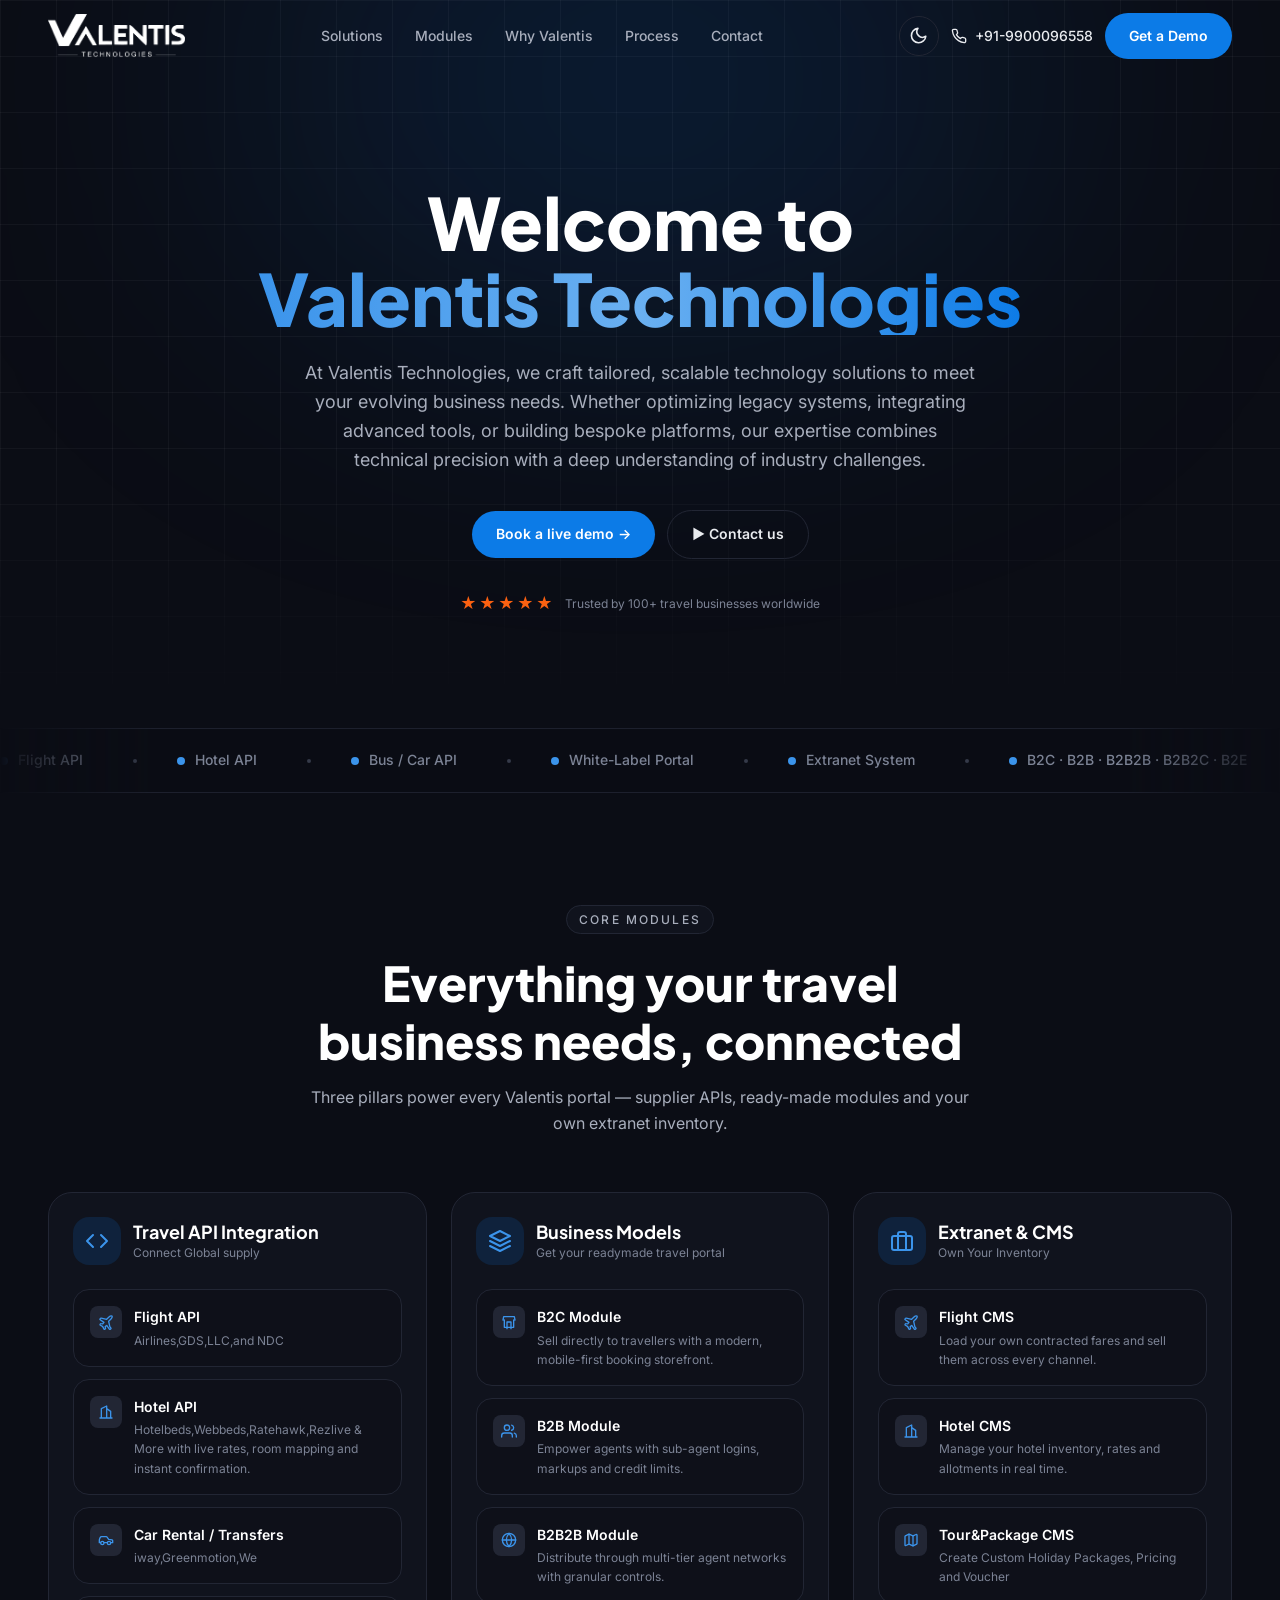
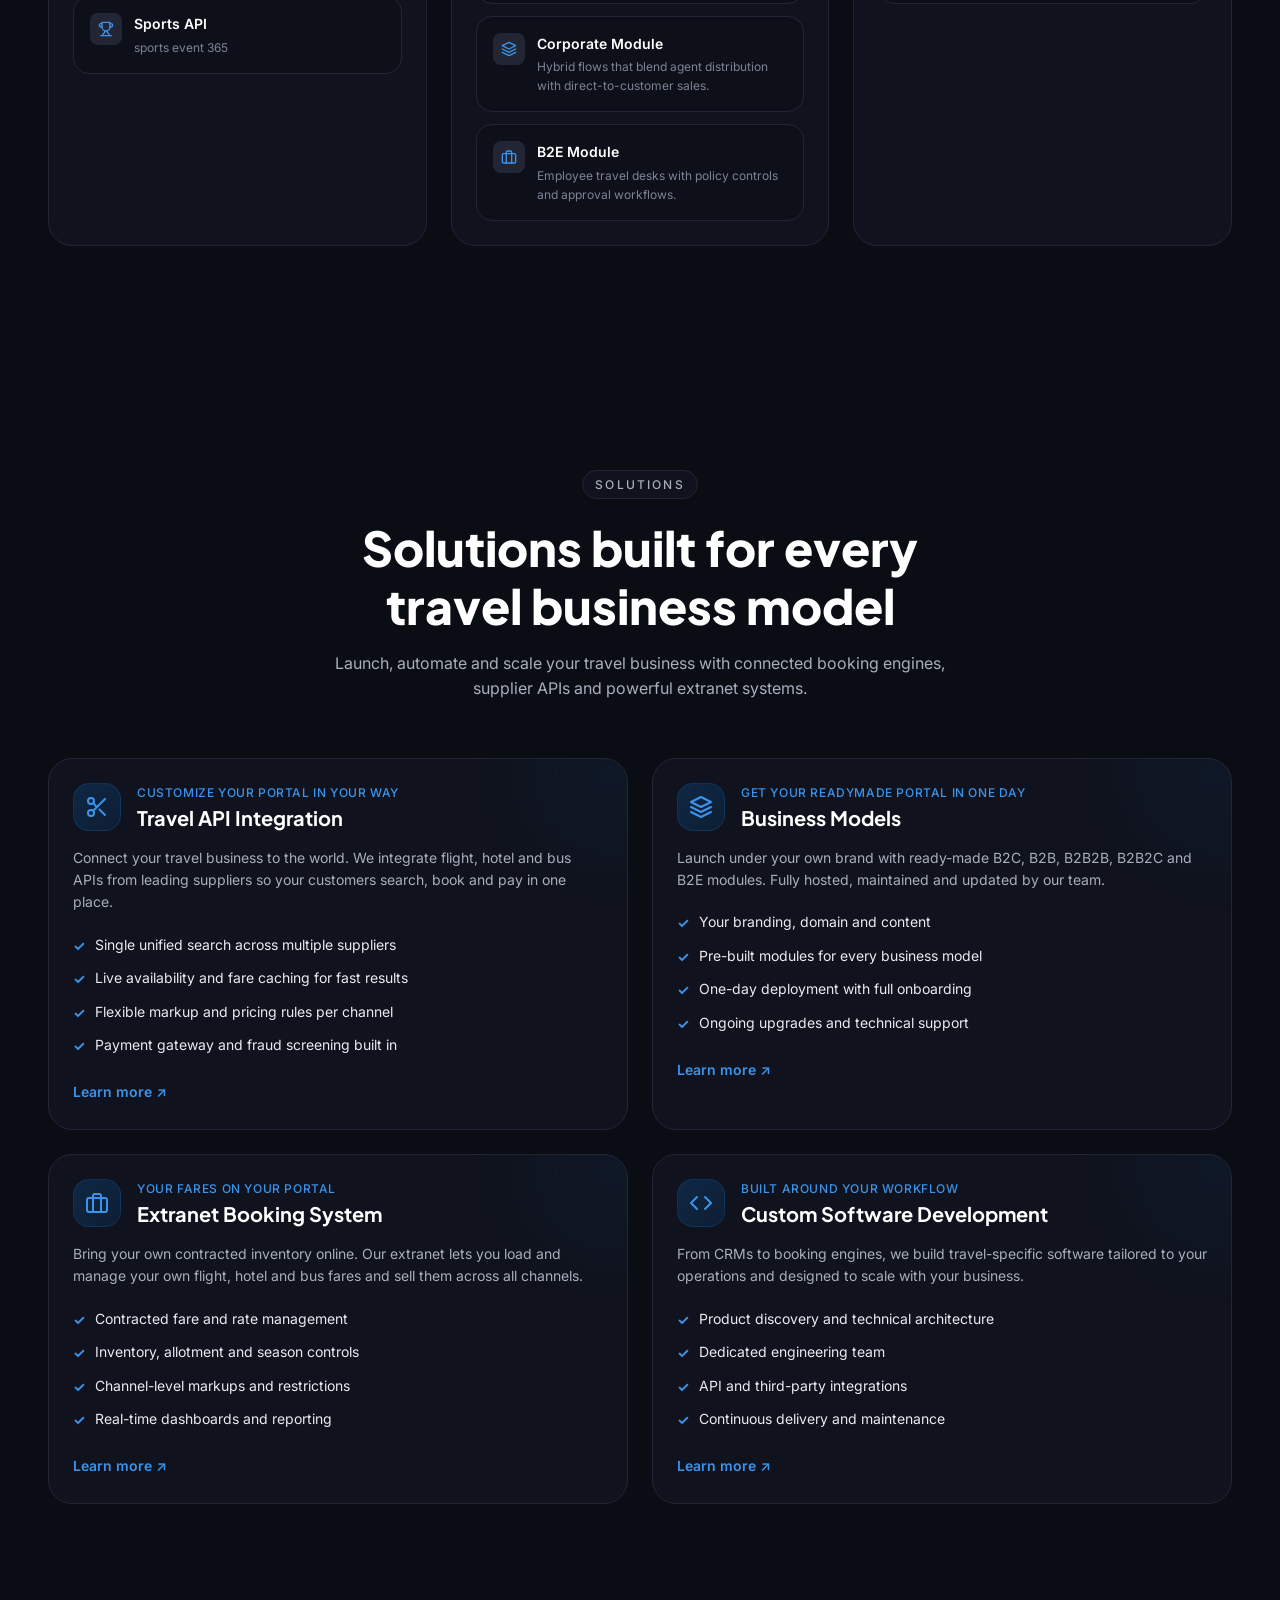
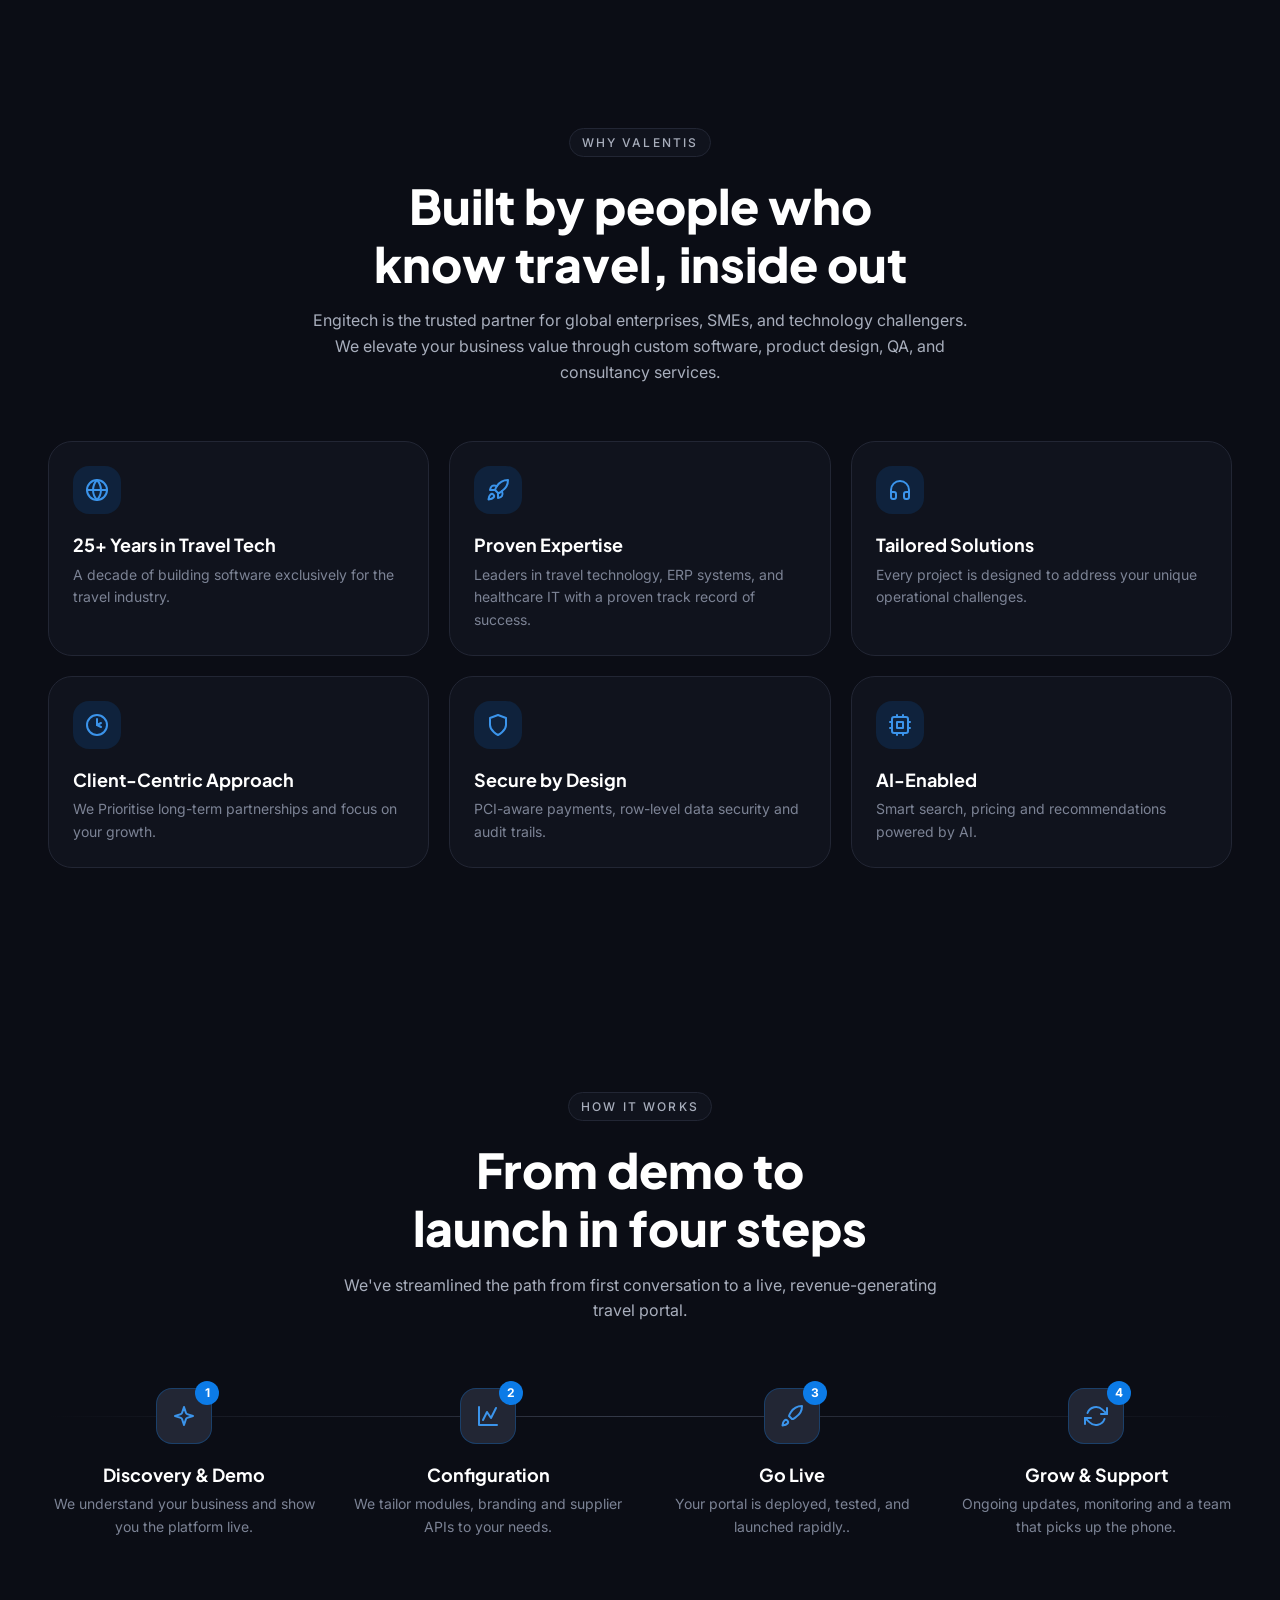
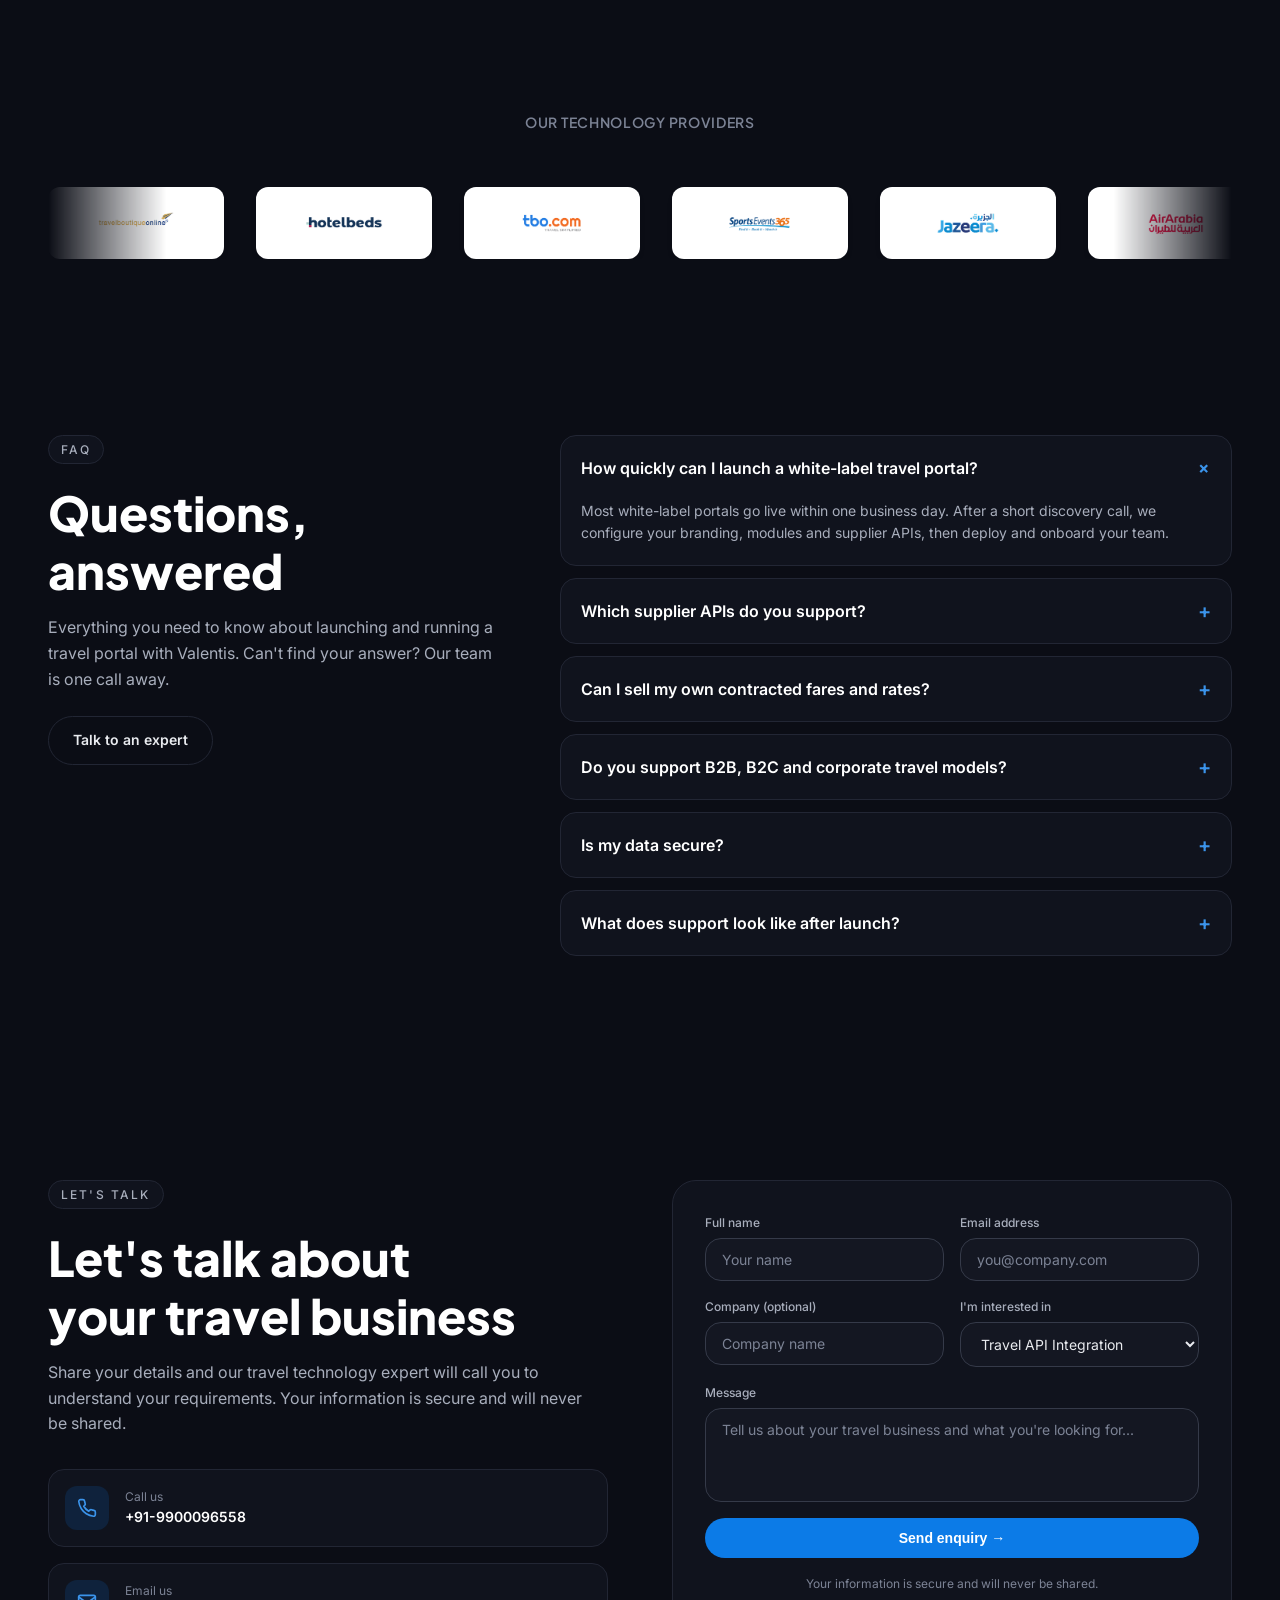
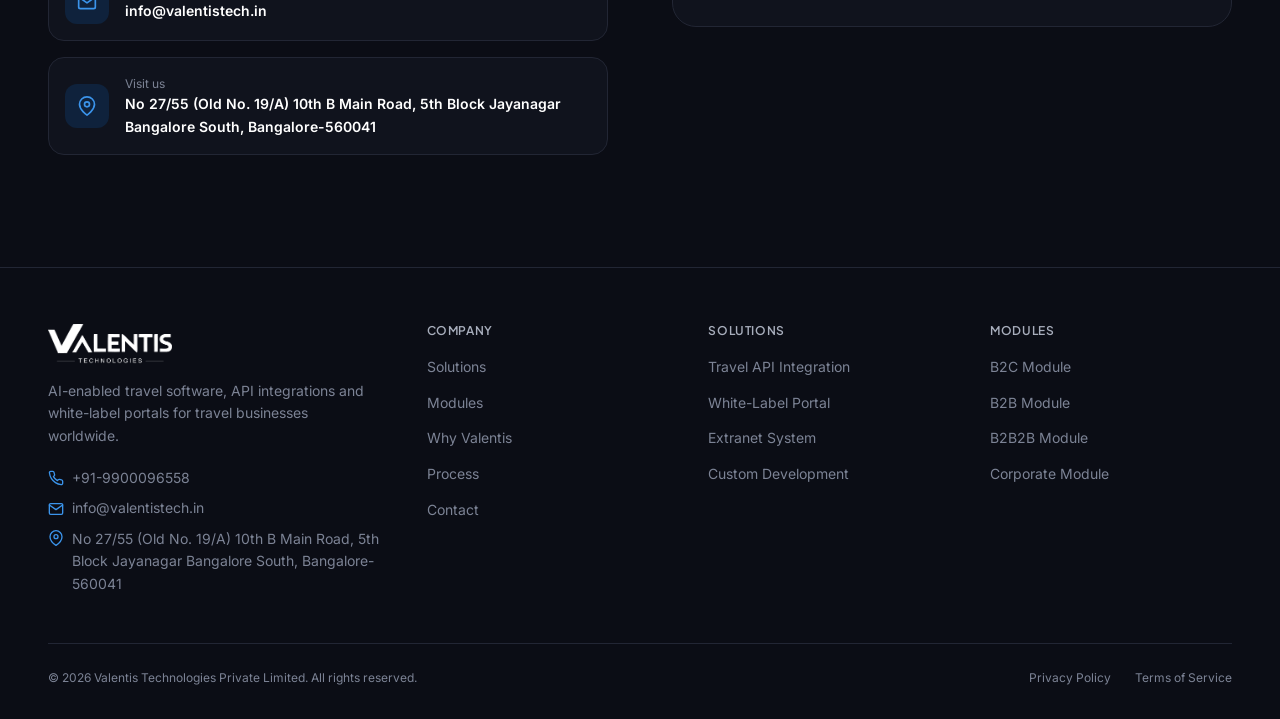
==== index.html @ 85907396 "valentis demo html first commit" ====
<!doctype html>
<html lang="en">
  <head>
    <meta charset="UTF-8" />
    <meta name="viewport" content="width=device-width, initial-scale=1.0" />
    <meta
      name="description"
      content="Valentis Technologies builds AI-enabled travel software, API integrations, and white-label travel portals for B2C, B2B, B2B2B, B2B2C and B2E travel businesses."
    />
    <title>Valentis Technologies — Travel Portal Development Company</title>
    <link rel="preconnect" href="https://fonts.googleapis.com" />
    <link rel="preconnect" href="https://fonts.gstatic.com" crossorigin />
    <link
      href="https://fonts.googleapis.com/css2?family=Inter:wght@400;500;600;700&family=Plus+Jakarta+Sans:wght@500;600;700;800&display=swap"
      rel="stylesheet"
    />
    <link rel="stylesheet" href="assets/style.css" />
  </head>
  <body>
    <!-- ===== Header ===== -->
    <header class="header" id="header">
      <div class="header-inner">
        <a href="#home" class="logo">
          <!-- Logo for dark mode -->
          <img src="Group 329.png" alt="Valentis Technologies" class="logo-dark" style="height: 2.75rem; width: auto" />
          <!-- Logo for light mode -->
          <img src="Group 316 2.png" alt="Valentis Technologies" class="logo-light" style="height: 2.75rem; width: auto" />
        </a>
        <nav class="nav-links">
          <a href="#solutions">Solutions</a>
          <a href="#modules">Modules</a>
          <a href="#why">Why Valentis</a>
          <a href="#process">Process</a>
          <a href="#contact">Contact</a>
        </nav>
        
        <div class="header-actions">
          <!-- Desktop Theme Toggle -->
          <button class="theme-toggle" aria-label="Toggle theme">
            <svg class="icon sun-icon" viewBox="0 0 24 24"><circle cx="12" cy="12" r="5"></circle><line x1="12" y1="1" x2="12" y2="3"></line><line x1="12" y1="21" x2="12" y2="23"></line><line x1="4.22" y1="4.22" x2="5.64" y2="5.64"></line><line x1="18.36" y1="18.36" x2="19.78" y2="19.78"></line><line x1="1" y1="12" x2="3" y2="12"></line><line x1="21" y1="12" x2="23" y2="12"></line><line x1="4.22" y1="19.78" x2="5.64" y2="18.36"></line><line x1="18.36" y1="5.64" x2="19.78" y2="4.22"></line></svg>
            <svg class="icon moon-icon" viewBox="0 0 24 24"><path d="M21 12.79A9 9 0 1 1 11.21 3 7 7 0 0 0 21 12.79z"></path></svg>
          </button>
          
          <a href="tel:+919900096558" class="phone-link">
            <svg class="icon" viewBox="0 0 24 24" style="width: 1rem; height: 1rem">
              <path d="M22 16.92v3a2 2 0 0 1-2.18 2 19.79 19.79 0 0 1-8.63-3.07 19.5 19.5 0 0 1-6-6 19.79 19.79 0 0 1-3.07-8.67A2 2 0 0 1 4.11 2h3a2 2 0 0 1 2 1.72c.127.96.361 1.903.7 2.81a2 2 0 0 1-.45 2.11L8.09 9.91a16 16 0 0 0 6 6l1.27-1.27a2 2 0 0 1 2.11-.45c.907.339 1.85.573 2.81.7A2 2 0 0 1 22 16.92z"/>
            </svg>
            +91-9900096558
          </a>
          <a href="#contact" class="btn btn-primary">Get a Demo</a>
        </div>
        
        <div class="mobile-actions">
           <!-- Mobile Theme Toggle -->
           <button class="theme-toggle" aria-label="Toggle theme">
             <svg class="icon sun-icon" viewBox="0 0 24 24"><circle cx="12" cy="12" r="5"></circle><line x1="12" y1="1" x2="12" y2="3"></line><line x1="12" y1="21" x2="12" y2="23"></line><line x1="4.22" y1="4.22" x2="5.64" y2="5.64"></line><line x1="18.36" y1="18.36" x2="19.78" y2="19.78"></line><line x1="1" y1="12" x2="3" y2="12"></line><line x1="21" y1="12" x2="23" y2="12"></line><line x1="4.22" y1="19.78" x2="5.64" y2="18.36"></line><line x1="18.36" y1="5.64" x2="19.78" y2="4.22"></line></svg>
             <svg class="icon moon-icon" viewBox="0 0 24 24"><path d="M21 12.79A9 9 0 1 1 11.21 3 7 7 0 0 0 21 12.79z"></path></svg>
           </button>
           
           <button class="menu-btn" id="menuBtn" aria-label="Toggle menu">
            <svg class="icon" viewBox="0 0 24 24" id="menuIcon">
              <line x1="3" y1="6" x2="21" y2="6" />
              <line x1="3" y1="12" x2="21" y2="12" />
              <line x1="3" y1="18" x2="21" y2="18" />
            </svg>
          </button>
        </div>
      </div>
      <div class="mobile-nav" id="mobileNav">
        <a href="#solutions">Solutions</a>
        <a href="#modules">Modules</a>
        <a href="#why">Why Valentis</a>
        <a href="#process">Process</a>
        <a href="#contact">Contact</a>
        <a href="#contact" class="btn btn-primary">Get a Demo</a>
      </div>
    </header>

    <!-- ===== Hero ===== -->
    <section class="hero" id="home">
      <div class="hero-bg"></div>
      <div class="hero-glow"></div>
      <div class="container">
        <div class="mx-auto" style="max-width: 48rem; text-align: center">
          <!-- <div class="hero-badge">
            <svg class="icon" viewBox="0 0 24 24" style="width: 0.875rem; height: 0.875rem">
              <path d="M12 3l1.9 5.8a2 2 0 0 0 1.3 1.3L21 12l-5.8 1.9a2 2 0 0 0-1.3 1.3L12 21l-1.9-5.8a2 2 0 0 0-1.3-1.3L3 12l5.8-1.9a2 2 0 0 0 1.3-1.3z" />
            </svg>
            AI-enabled travel software — one-month free trial
          </div> -->
          <h1 class="text-balance">
            Welcome to <span class="gradient">Valentis Technologies</span>
          </h1>
          <p class="text-pretty">
            At Valentis Technologies, we craft tailored, scalable technology solutions to meet your evolving business needs. Whether optimizing legacy systems, integrating advanced tools, or building bespoke platforms, our expertise combines technical precision with a deep understanding of industry challenges.
          </p>
          <div class="hero-actions">
            <a href="#contact" class="btn btn-primary">Book a live demo →</a>
            <a href="#solutions" class="btn btn-ghost">▶ Contact us</a>
          </div>
          <div class="hero-trust">
            <div class="stars">
              <span>★</span><span>★</span><span>★</span><span>★</span><span>★</span>
            </div>
            <span>Trusted by 100+ travel businesses worldwide</span>
          </div>
        </div>
      </div>
    </section>

    <!-- ===== Marquee ===== -->
    <div class="marquee">
      <div class="marquee-track">
        <div class="marquee-item"><span class="dot"></span> Flight API</div>
        <div class="marquee-item"><span class="dot"></span> Hotel API</div>
        <div class="marquee-item"><span class="dot"></span> Bus / Car API</div>
        <div class="marquee-item"><span class="dot"></span> White-Label Portal</div>
        <div class="marquee-item"><span class="dot"></span> Extranet System</div>
        <div class="marquee-item"><span class="dot"></span> B2C · B2B · B2B2B · B2B2C · B2E</div>
        <div class="marquee-item"><span class="dot"></span> Secure by Design</div>
        <div class="marquee-item"><span class="dot"></span> AI-Enabled</div>
        <div class="marquee-item"><span class="dot"></span> Flight API</div>
        <div class="marquee-item"><span class="dot"></span> Hotel API</div>
        <div class="marquee-item"><span class="dot"></span> Bus / Car API</div>
        <div class="marquee-item"><span class="dot"></span> White-Label Portal</div>
        <div class="marquee-item"><span class="dot"></span> Extranet System</div>
        <div class="marquee-item"><span class="dot"></span> B2C · B2B · B2B2B · B2B2C · B2E</div>
        <div class="marquee-item"><span class="dot"></span> Secure by Design</div>
        <div class="marquee-item"><span class="dot"></span> AI-Enabled</div>
      </div>
    </div>

    <!-- ===== Modules ===== -->
    <section class="section" id="modules">
      <div class="container">
        <div class="mx-auto text-center" style="max-width: 42rem">
          <span class="eyebrow">Core modules</span>
          <h2 class="section-title text-balance">Everything your travel business needs, connected</h2>
          <p class="section-sub mx-auto text-pretty">
            Three pillars power every Valentis portal — supplier APIs, ready-made modules and your own extranet inventory.
          </p>
        </div>
        <div class="modules-grid">
          <!-- Module 1 -->
          <div class="card module-card">
            <div class="module-head">
              <span class="card-icon">
                <svg class="icon" viewBox="0 0 24 24">
                  <polyline points="16 18 22 12 16 6" />
                  <polyline points="8 6 2 12 8 18" />
                </svg>
              </span>
              <div>
                <h3>Travel API Integration</h3>
                <p>Connect Global supply</p>
              </div>
            </div>
            <ul class="module-list">
              <li class="module-item">
                <span class="module-item-icon">
                  <svg class="icon" viewBox="0 0 24 24"><path d="M17.8 19.2 16 11l3.5-3.5C21 6 21.5 4 21 3c-1-.5-3 0-4.5 1.5L13 8 4.8 6.2c-.5-.1-1 .1-1.3.5l-.4.5c-.4.5-.3 1.2.2 1.5l5.6 3.9-1.8 2.3-2.5-.4c-.4-.1-.8.1-1 .4l-.4.6c-.3.5-.1 1.1.4 1.4l3 1.6c.3.2.5.5.6.9l1.6 3c.3.5.9.7 1.4.4l.6-.4c.3-.2.5-.6.4-1l-.4-2.5 2.3-1.8 3.9 5.6c.3.5 1 .6 1.5.2l.5-.4c.4-.3.6-.8.5-1.3z" /></svg>
                </span>
                <div>
                  <div class="module-item-title">Flight API</div>
                  <div class="module-item-desc">Airlines,GDS,LLC,and NDC</div>
                </div>
              </li>
              <li class="module-item">
                <span class="module-item-icon">
                  <svg class="icon" viewBox="0 0 24 24"><path d="M3 21h18M5 21V7l8-4v18M19 21V11l-6-4" /></svg>
                </span>
                <div>
                  <div class="module-item-title">Hotel API</div>
                  <div class="module-item-desc">Hotelbeds,Webbeds,Ratehawk,Rezlive & More with live rates, room mapping and instant confirmation.</div>
                </div>
              </li>
              <li class="module-item">
                <span class="module-item-icon">
                  <svg class="icon" viewBox="0 0 24 24"><path d="M14 16H9m10 0h3v-3.15a1 1 0 0 0-.84-.99L16 11l-2.7-3.6a1 1 0 0 0-.8-.4H5.24a2 2 0 0 0-1.8 1.1l-.8 1.63A6 6 0 0 0 2 12.42V16h2" /><circle cx="6.5" cy="16.5" r="2.5" /><circle cx="16.5" cy="16.5" r="2.5" /></svg>
                </span>
                <div>
                  <div class="module-item-title">Car Rental / Transfers</div>
                  <div class="module-item-desc">iway,Greenmotion,We</div>
                </div>
              </li>
              <li class="module-item">
                <span class="module-item-icon">
                  <svg class="icon" viewBox="0 0 24 24"><path d="M6 9H4.5a2.5 2.5 0 0 1 0-5H6" /><path d="M18 9h1.5a2.5 2.5 0 0 0 0-5H18" /><path d="M4 22h16" /><path d="M10 14.66V17c0 .55-.47.98-.97 1.21C7.85 18.75 7 20.24 7 22" /><path d="M14 14.66V17c0 .55.47.98.97 1.21C16.15 18.75 17 20.24 17 22" /><path d="M18 2H6v7a6 6 0 0 0 12 0V2Z" /></svg>
                </span>
                <div>
                  <div class="module-item-title">Sports API</div>
                  <div class="module-item-desc">sports event 365</div>
                </div>
              </li>
            </ul>
          </div>
          <!-- Module 2 -->
          <div class="card module-card">
            <div class="module-head">
              <span class="card-icon">
                <svg class="icon" viewBox="0 0 24 24">
                  <polygon points="12 2 2 7 12 12 22 7 12 2" />
                  <polyline points="2 17 12 22 22 17" />
                  <polyline points="2 12 12 17 22 12" />
                </svg>
              </span>
              <div>
                <h3>Business Models</h3>
                <p>Get your readymade travel portal</p>
              </div>
            </div>
            <ul class="module-list">
              <li class="module-item">
                <span class="module-item-icon">
                  <svg class="icon" viewBox="0 0 24 24"><path d="M3 9l1-5h16l1 5M5 9v11h14V9M9 22V12h6v10" /></svg>
                </span>
                <div>
                  <div class="module-item-title">B2C Module</div>
                  <div class="module-item-desc">Sell directly to travellers with a modern, mobile-first booking storefront.</div>
                </div>
              </li>
              <li class="module-item">
                <span class="module-item-icon">
                  <svg class="icon" viewBox="0 0 24 24">
                    <path d="M17 21v-2a4 4 0 0 0-4-4H5a4 4 0 0 0-4 4v2" />
                    <circle cx="9" cy="7" r="4" />
                    <path d="M23 21v-2a4 4 0 0 0-3-3.87M16 3.13a4 4 0 0 1 0 7.75" />
                  </svg>
                </span>
                <div>
                  <div class="module-item-title">B2B Module</div>
                  <div class="module-item-desc">Empower agents with sub-agent logins, markups and credit limits.</div>
                </div>
              </li>
              <li class="module-item">
                <span class="module-item-icon">
                  <svg class="icon" viewBox="0 0 24 24">
                    <circle cx="12" cy="12" r="10" />
                    <line x1="2" y1="12" x2="22" y2="12" />
                    <path d="M12 2a15.3 15.3 0 0 1 4 10 15.3 15.3 0 0 1-4 10 15.3 15.3 0 0 1-4-10 15.3 15.3 0 0 1 4-10z" />
                  </svg>
                </span>
                <div>
                  <div class="module-item-title">B2B2B Module</div>
                  <div class="module-item-desc">Distribute through multi-tier agent networks with granular controls.</div>
                </div>
              </li>
              <li class="module-item">
                <span class="module-item-icon">
                  <svg class="icon" viewBox="0 0 24 24">
                    <polygon points="12 2 2 7 12 12 22 7 12 2" />
                    <polyline points="2 17 12 22 22 17" />
                    <polyline points="2 12 12 17 22 12" />
                  </svg>
                </span>
                <div>
                  <div class="module-item-title">Corporate Module</div>
                  <div class="module-item-desc">Hybrid flows that blend agent distribution with direct-to-customer sales.</div>
                </div>
              </li>
              <li class="module-item">
                <span class="module-item-icon">
                  <svg class="icon" viewBox="0 0 24 24">
                    <rect x="2" y="7" width="20" height="14" rx="2" />
                    <path d="M16 21V5a2 2 0 0 0-2-2h-4a2 2 0 0 0-2 2v16" />
                  </svg>
                </span>
                <div>
                  <div class="module-item-title">B2E Module</div>
                  <div class="module-item-desc">Employee travel desks with policy controls and approval workflows.</div>
                </div>
              </li>
            </ul>
          </div>
          <!-- Module 3 -->
          <div class="card module-card">
            <div class="module-head">
              <span class="card-icon">
                <svg class="icon" viewBox="0 0 24 24">
                  <rect x="2" y="7" width="20" height="14" rx="2" />
                  <path d="M16 21V5a2 2 0 0 0-2-2h-4a2 2 0 0 0-2 2v16" />
                </svg>
              </span>
              <div>
                <h3>Extranet & CMS</h3>
                <p>Own Your Inventory</p>
              </div>
            </div>
            <ul class="module-list">
              <li class="module-item">
                <span class="module-item-icon">
                  <svg class="icon" viewBox="0 0 24 24"><path d="M17.8 19.2 16 11l3.5-3.5C21 6 21.5 4 21 3c-1-.5-3 0-4.5 1.5L13 8 4.8 6.2c-.5-.1-1 .1-1.3.5l-.4.5c-.4.5-.3 1.2.2 1.5l5.6 3.9-1.8 2.3-2.5-.4c-.4-.1-.8.1-1 .4l-.4.6c-.3.5-.1 1.1.4 1.4l3 1.6c.3.2.5.5.6.9l1.6 3c.3.5.9.7 1.4.4l.6-.4c.3-.2.5-.6.4-1l-.4-2.5 2.3-1.8 3.9 5.6c.3.5 1 .6 1.5.2l.5-.4c.4-.3.6-.8.5-1.3z" /></svg>
                </span>
                <div>
                  <div class="module-item-title">Flight CMS</div>
                  <div class="module-item-desc">Load your own contracted fares and sell them across every channel.</div>
                </div>
              </li>
              <li class="module-item">
                <span class="module-item-icon">
                  <svg class="icon" viewBox="0 0 24 24"><path d="M3 21h18M5 21V7l8-4v18M19 21V11l-6-4" /></svg>
                </span>
                <div>
                  <div class="module-item-title">Hotel CMS</div>
                  <div class="module-item-desc">Manage your hotel inventory, rates and allotments in real time.</div>
                </div>
              </li>
              <li class="module-item">
                <span class="module-item-icon">
                  <svg class="icon" viewBox="0 0 24 24"><path d="M14.106 5.553a2 2 0 0 0 1.788 0l3.659-1.83A1 1 0 0 1 21 4.619v12.764a1 1 0 0 1-.553.894l-4.553 2.277a2 2 0 0 1-1.788 0l-4.212-2.106a2 2 0 0 0-1.788 0l-3.659 1.83A1 1 0 0 1 3 19.381V6.618a1 1 0 0 1 .553-.894l4.553-2.277a2 2 0 0 1 1.788 0z" /><path d="M15 5.764v15" /><path d="M9 3.236v15" /></svg>
                </span>
                <div>
                  <div class="module-item-title">Tour&Package CMS</div>
                  <div class="module-item-desc">Create Custom Holiday Packages, Pricing and Voucher</div>
                </div>
              </li>
            </ul>
          </div>
        </div>
      </div>
    </section>

    <!-- ===== Solutions ===== -->
    <section class="section" id="solutions" style="background: var(--bg-surface-alt)">
      <div class="container">
        <div class="mx-auto text-center" style="max-width: 42rem">
          <span class="eyebrow">Solutions</span>
          <h2 class="section-title text-balance">Solutions built for every travel business model</h2>
          <p class="section-sub mx-auto text-pretty">
            Launch, automate and scale your travel business with connected booking engines, supplier APIs and powerful extranet systems.
          </p>
        </div>
        <div class="solutions-grid">
          <article class="card solution-card">
            <div class="solution-glow"></div>
            <div class="solution-head">
              <span class="card-icon">
                <svg class="icon" viewBox="0 0 24 24">
                  <circle cx="6" cy="6" r="3" />
                  <circle cx="6" cy="18" r="3" />
                  <line x1="20" y1="4" x2="8.12" y2="15.88" />
                  <line x1="14.47" y1="14.48" x2="20" y2="20" />
                  <line x1="8.12" y1="8.12" x2="12" y2="12" />
                </svg>
              </span>
              <div>
                <div class="solution-tag">Customize your portal in your way</div>
                <h3>Travel API Integration</h3>
              </div>
            </div>
            <p>Connect your travel business to the world. We integrate flight, hotel and bus APIs from leading suppliers so your customers search, book and pay in one place.</p>
            <ul class="solution-points">
              <li>Single unified search across multiple suppliers</li>
              <li>Live availability and fare caching for fast results</li>
              <li>Flexible markup and pricing rules per channel</li>
              <li>Payment gateway and fraud screening built in</li>
            </ul>
            <a href="#contact" class="solution-link">Learn more ↗</a>
          </article>
          <article class="card solution-card">
            <div class="solution-glow"></div>
            <div class="solution-head">
              <span class="card-icon">
                <svg class="icon" viewBox="0 0 24 24">
                  <polygon points="12 2 2 7 12 12 22 7 12 2" />
                  <polyline points="2 17 12 22 22 17" />
                  <polyline points="2 12 12 17 22 12" />
                </svg>
              </span>
              <div>
                <div class="solution-tag">Get your readymade portal in one day</div>
                <h3>Business Models</h3>
              </div>
            </div>
            <p>Launch under your own brand with ready-made B2C, B2B, B2B2B, B2B2C and B2E modules. Fully hosted, maintained and updated by our team.</p>
            <ul class="solution-points">
              <li>Your branding, domain and content</li>
              <li>Pre-built modules for every business model</li>
              <li>One-day deployment with full onboarding</li>
              <li>Ongoing upgrades and technical support</li>
            </ul>
            <a href="#contact" class="solution-link">Learn more ↗</a>
          </article>
          <article class="card solution-card">
            <div class="solution-glow"></div>
            <div class="solution-head">
              <span class="card-icon">
                <svg class="icon" viewBox="0 0 24 24">
                  <rect x="2" y="7" width="20" height="14" rx="2" />
                  <path d="M16 21V5a2 2 0 0 0-2-2h-4a2 2 0 0 0-2 2v16" />
                </svg>
              </span>
              <div>
                <div class="solution-tag">Your fares on your portal</div>
                <h3>Extranet Booking System</h3>
              </div>
            </div>
            <p>Bring your own contracted inventory online. Our extranet lets you load and manage your own flight, hotel and bus fares and sell them across all channels.</p>
            <ul class="solution-points">
              <li>Contracted fare and rate management</li>
              <li>Inventory, allotment and season controls</li>
              <li>Channel-level markups and restrictions</li>
              <li>Real-time dashboards and reporting</li>
            </ul>
            <a href="#contact" class="solution-link">Learn more ↗</a>
          </article>
          <article class="card solution-card">
            <div class="solution-glow"></div>
            <div class="solution-head">
              <span class="card-icon">
                <svg class="icon" viewBox="0 0 24 24">
                  <polyline points="16 18 22 12 16 6" />
                  <polyline points="8 6 2 12 8 18" />
                </svg>
              </span>
              <div>
                <div class="solution-tag">Built around your workflow</div>
                <h3>Custom Software Development</h3>
              </div>
            </div>
            <p>From CRMs to booking engines, we build travel-specific software tailored to your operations and designed to scale with your business.</p>
            <ul class="solution-points">
              <li>Product discovery and technical architecture</li>
              <li>Dedicated engineering team</li>
              <li>API and third-party integrations</li>
              <li>Continuous delivery and maintenance</li>
            </ul>
            <a href="#contact" class="solution-link">Learn more ↗</a>
          </article>
        </div>
      </div>
    </section>

    <!-- ===== Why Choose Us ===== -->
    <section class="section" id="why">
      <div class="container">
        <div class="mx-auto text-center" style="max-width: 42rem">
          <span class="eyebrow">Why Valentis</span>
          <h2 class="section-title text-balance">Built by people who know travel, inside out</h2>
          <p class="section-sub mx-auto text-pretty">
            Engitech is the trusted partner for global enterprises, SMEs, and technology challengers. We elevate your business value through custom software, product design, QA, and consultancy services.
          </p>
        </div>
        <div class="why-grid">
          <div class="card why-card">
            <span class="card-icon">
              <svg class="icon" viewBox="0 0 24 24">
                <circle cx="12" cy="12" r="10" />
                <line x1="2" y1="12" x2="22" y2="12" />
                <path d="M12 2a15.3 15.3 0 0 1 4 10 15.3 15.3 0 0 1-4 10 15.3 15.3 0 0 1-4-10 15.3 15.3 0 0 1 4-10z" />
              </svg>
            </span>
            <h3>25+ Years in Travel Tech</h3>
            <p>A decade of building software exclusively for the travel industry.</p>
          </div>
          <div class="card why-card">
            <span class="card-icon">
              <svg class="icon" viewBox="0 0 24 24">
                <path d="M4.5 16.5c-1.5 1.26-2 5-2 5s3.74-.5 5-2c.71-.84.7-2.13-.08-2.91a2.18 2.18 0 0 0-2.92-.09z" />
                <path d="M12 15l-3-3a22 22 0 0 1 2-3.95A12.88 12.88 0 0 1 22 2c0 2.72-.78 7.5-6 11a13.09 13.09 0 0 1-3 2z" />
                <path d="M9 12H4s.55-3.03 2-4c1.62-1.08 5 0 5 0M12 15v5s3.03-.55 4-2c1.08-1.62 0-5 0-5" />
              </svg>
            </span>
            <h3>Proven Expertise</h3>
            <p>Leaders in travel technology, ERP systems, and healthcare IT with a proven track record of success.</p>
          </div>
          <div class="card why-card">
            <span class="card-icon">
              <svg class="icon" viewBox="0 0 24 24">
                <path d="M3 18v-6a9 9 0 0 1 18 0v6" />
                <path d="M21 19a2 2 0 0 1-2 2h-1a2 2 0 0 1-2-2v-3a2 2 0 0 1 2-2h3zM3 19a2 2 0 0 0 2 2h1a2 2 0 0 0 2-2v-3a2 2 0 0 0-2-2H3z" />
              </svg>
            </span>
            <h3>Tailored Solutions</h3>
            <p>Every project is designed to address your unique operational challenges.</p>
          </div>
          <div class="card why-card">
            <span class="card-icon">
              <svg class="icon" viewBox="0 0 24 24">
                <path d="M12 22a10 10 0 1 1 0-20 10 10 0 0 1 0 20z" />
                <path d="M12 12l4-2" />
                <path d="M12 6v6l4 2" />
              </svg>
            </span>
            <h3>Client-Centric Approach</h3>
            <p>We Prioritise long-term partnerships and focus on your growth.</p>
          </div>
          <div class="card why-card">
            <span class="card-icon">
              <svg class="icon" viewBox="0 0 24 24">
                <path d="M12 22s8-4 8-10V5l-8-3-8 3v7c0 6 8 10 8 10z" />
              </svg>
            </span>
            <h3>Secure by Design</h3>
            <p>PCI-aware payments, row-level data security and audit trails.</p>
          </div>
          <div class="card why-card">
            <span class="card-icon">
              <svg class="icon" viewBox="0 0 24 24">
                <rect x="4" y="4" width="16" height="16" rx="2" />
                <rect x="9" y="9" width="6" height="6" />
                <path d="M9 2v2M15 2v2M9 20v2M15 20v2M2 9h2M2 15h2M20 9h2M20 15h2" />
              </svg>
            </span>
            <h3>AI-Enabled</h3>
            <p>Smart search, pricing and recommendations powered by AI.</p>
          </div>
        </div>
      </div>
    </section>

    <!-- ===== Process ===== -->
    <section class="section" id="process">
      <div class="container">
        <div class="mx-auto text-center" style="max-width: 42rem">
          <span class="eyebrow">How it works</span>
          <h2 class="section-title text-balance">From demo to launch in four steps</h2>
          <p class="section-sub mx-auto text-pretty">
            We've streamlined the path from first conversation to a live, revenue-generating travel portal.
          </p>
        </div>
        <div class="process-grid">
          <div class="process-line"></div>
          <div class="process-step">
            <div class="process-icon">
              <svg class="icon" viewBox="0 0 24 24">
                <path d="M12 3l1.9 5.8a2 2 0 0 0 1.3 1.3L21 12l-5.8 1.9a2 2 0 0 0-1.3 1.3L12 21l-1.9-5.8a2 2 0 0 0-1.3-1.3L3 12l5.8-1.9a2 2 0 0 0 1.3-1.3z" />
              </svg>
              <span class="process-num">1</span>
            </div>
            <h3>Discovery & Demo</h3>
            <p>We understand your business and show you the platform live.</p>
          </div>
          <div class="process-step">
            <div class="process-icon">
              <svg class="icon" viewBox="0 0 24 24">
                <path d="M3 3v18h18" />
                <path d="M7 16l4-8 4 6 5-10" />
              </svg>
              <span class="process-num">2</span>
            </div>
            <h3>Configuration</h3>
            <p>We tailor modules, branding and supplier APIs to your needs.</p>
          </div>
          <div class="process-step">
            <div class="process-icon">
              <svg class="icon" viewBox="0 0 24 24">
                <path d="M4.5 16.5c-1.5 1.26-2 5-2 5s3.74-.5 5-2c.71-.84.7-2.13-.08-2.91a2.18 2.18 0 0 0-2.92-.09z" />
                <path d="M12 15l-3-3a22 22 0 0 1 2-3.95A12.88 12.88 0 0 1 22 2c0 2.72-.78 7.5-6 11a13.09 13.09 0 0 1-3 2z" />
              </svg>
              <span class="process-num">3</span>
            </div>
            <h3>Go Live</h3>
            <p>Your portal is deployed, tested, and launched rapidly..</p>
          </div>
          <div class="process-step">
            <div class="process-icon">
              <svg class="icon" viewBox="0 0 24 24">
                <path d="M23 4v6h-6M1 20v-6h6" />
                <path d="M3.51 9a9 9 0 0 1 14.85-3.36L23 10M1 14l4.64 4.36A9 9 0 0 0 20.49 15" />
              </svg>
              <span class="process-num">4</span>
            </div>
            <h3>Grow & Support</h3>
            <p>Ongoing updates, monitoring and a team that picks up the phone.</p>
          </div>
        </div>
      </div>
    </section>

    <!-- ===== Partners / Supported By (Logo Marquee) ===== -->
    <section class="logo-marquee-section">
      <div class="container">
        <h3 class="logo-marquee-title">Our Technology Providers</h3>
        <div class="logo-marquee">
          <div class="logo-marquee-track">
            <!-- First Set -->
            <div class="logo-marquee-item"><img src="Group 232.png" alt="Travelboutiqueonline" /></div>
            <div class="logo-marquee-item"><img src="Group 233.png" alt="Hotelbeds" /></div>
            <div class="logo-marquee-item"><img src="Group 226.png" alt="TBO" /></div>
            <div class="logo-marquee-item"><img src="Group 227 (1).png" alt="SportsEvents365" /></div>
            <div class="logo-marquee-item"><img src="Group 227.png" alt="Jazeera" /></div>
            <div class="logo-marquee-item"><img src="Group 228.png" alt="AirArabia" /></div>
            <div class="logo-marquee-item"><img src="Group 229 (1).png" alt="Amadeus" /></div>
            <div class="logo-marquee-item"><img src="Group 230 (1).png" alt="Travelport" /></div>
            <div class="logo-marquee-item"><img src="Group 231.png" alt="Travelfusion" /></div>

            <!-- Second Set -->
            <div class="logo-marquee-item"><img src="Group 232.png" alt="Travelboutiqueonline" /></div>
            <div class="logo-marquee-item"><img src="Group 233.png" alt="Hotelbeds" /></div>
            <div class="logo-marquee-item"><img src="Group 226.png" alt="TBO" /></div>
            <div class="logo-marquee-item"><img src="Group 227 (1).png" alt="SportsEvents365" /></div>
            <div class="logo-marquee-item"><img src="Group 227.png" alt="Jazeera" /></div>
            <div class="logo-marquee-item"><img src="Group 228.png" alt="AirArabia" /></div>
            <div class="logo-marquee-item"><img src="Group 229 (1).png" alt="Amadeus" /></div>
            <div class="logo-marquee-item"><img src="Group 230 (1).png" alt="Travelport" /></div>
            <div class="logo-marquee-item"><img src="Group 231.png" alt="Travelfusion" /></div>
          </div>
        </div>
      </div>
    </section>

    <!-- ===== FAQ ===== -->
    <section class="section">
      <div class="container">
        <div class="faq-grid">
          <div>
            <span class="eyebrow">FAQ</span>
            <h2 class="section-title text-balance">Questions, answered</h2>
            <p class="section-sub text-pretty">
              Everything you need to know about launching and running a travel portal with Valentis. Can't find your answer? Our team is one call away.
            </p>
            <a href="#contact" class="btn btn-ghost" style="margin-top: 1.5rem">Talk to an expert</a>
          </div>
          <div class="faq-list">
            <div class="faq-item open">
              <button class="faq-q">
                How quickly can I launch a white-label travel portal?
                <span class="faq-toggle">+</span>
              </button>
              <div class="faq-a">
                <p>Most white-label portals go live within one business day. After a short discovery call, we configure your branding, modules and supplier APIs, then deploy and onboard your team.</p>
              </div>
            </div>
            <div class="faq-item">
              <button class="faq-q">
                Which supplier APIs do you support?
                <span class="faq-toggle">+</span>
              </button>
              <div class="faq-a">
                <p>We integrate with major GDS and consolidator feeds for flights, 500k+ hotels through leading aggregators, and regional bus and car operators. If you have a specific supplier, ask us — we add new APIs regularly.</p>
              </div>
            </div>
            <div class="faq-item">
              <button class="faq-q">
                Can I sell my own contracted fares and rates?
                <span class="faq-toggle">+</span>
              </button>
              <div class="faq-a">
                <p>Yes. Our extranet system lets you load and manage your own flight, hotel and bus inventory with full control over pricing, allotments and season rules — and sell it across every channel.</p>
              </div>
            </div>
            <div class="faq-item">
              <button class="faq-q">
                Do you support B2B, B2C and corporate travel models?
                <span class="faq-toggle">+</span>
              </button>
              <div class="faq-a">
                <p>All of them. We provide dedicated B2C, B2B, B2B2B, B2B2C and B2E modules, so you can serve travellers, agents, sub-agents and employees from a single platform.</p>
              </div>
            </div>
            <div class="faq-item">
              <button class="faq-q">
                Is my data secure? <span class="faq-toggle">+</span>
              </button>
              <div class="faq-a">
                <p>Security is built in from the ground up. We use row-level database security, PCI-aware payment flows, audit trails and cloud infrastructure designed for peak travel season.</p>
              </div>
            </div>
            <div class="faq-item">
              <button class="faq-q">
                What does support look like after launch?
                <span class="faq-toggle">+</span>
              </button>
              <div class="faq-a">
                <p>You get 24×7 access to a human support team of real engineers, plus ongoing updates, monitoring and a dedicated account contact for your business.</p>
              </div>
            </div>
          </div>
        </div>
      </div>
    </section>

    <!-- ===== Contact ===== -->
    <section class="section" id="contact">
      <div class="container">
        <div class="contact-grid">
          <div>
            <span class="eyebrow">Let's talk</span>
            <h2 class="section-title text-balance">Let's talk about your travel business</h2>
            <p class="section-sub text-pretty">
              Share your details and our travel technology expert will call you to understand your requirements. Your information is secure and will never be shared.
            </p>
            <div class="contact-info-list">
              <a href="tel:+919900096558" class="contact-info">
                <span class="card-icon">
                  <svg class="icon" viewBox="0 0 24 24">
                    <path d="M22 16.92v3a2 2 0 0 1-2.18 2 19.79 19.79 0 0 1-8.63-3.07 19.5 19.5 0 0 1-6-6 19.79 19.79 0 0 1-3.07-8.67A2 2 0 0 1 4.11 2h3a2 2 0 0 1 2 1.72c.127.96.361 1.903.7 2.81a2 2 0 0 1-.45 2.11L8.09 9.91a16 16 0 0 0 6 6l1.27-1.27a2 2 0 0 1 2.11-.45c.907.339 1.85.573 2.81.7A2 2 0 0 1 22 16.92z" />
                  </svg>
                </span>
                <div>
                  <div class="contact-info-label">Call us</div>
                  <div class="contact-info-value">+91-9900096558</div>
                </div>
              </a>
              <a href="mailto:info@valentistech.in" class="contact-info">
                <span class="card-icon">
                  <svg class="icon" viewBox="0 0 24 24">
                    <path d="M4 4h16c1.1 0 2 .9 2 2v12c0 1.1-.9 2-2 2H4c-1.1 0-2-.9-2-2V6c0-1.1.9-2 2-2z" />
                    <polyline points="22,6 12,13 2,6" />
                  </svg>
                </span>
                <div>
                  <div class="contact-info-label">Email us</div>
                  <div class="contact-info-value">info@valentistech.in</div>
                </div>
              </a>
              <div class="contact-info">
                <span class="card-icon">
                  <svg class="icon" viewBox="0 0 24 24">
                    <path d="M21 10c0 7-9 13-9 13s-9-6-9-13a9 9 0 0 1 18 0z" />
                    <circle cx="12" cy="10" r="3" />
                  </svg>
                </span>
                <div>
                  <div class="contact-info-label">Visit us</div>
                  <div class="contact-info-value">No 27/55 (Old No. 19/A) 10th B Main Road, 5th Block Jayanagar Bangalore South, Bangalore-560041</div>
                </div>
              </div>
            </div>
            <!-- <div class="contact-demo">
              <div class="contact-demo-title">See our travel platform in action</div>
              <p>Book a personalized live demo and explore the features that can simplify and grow your travel business.</p>
            </div> -->
          </div>
          <div>
            <div class="form-card">
              <form id="contactForm">
                <div class="form-row">
                  <div class="form-field">
                    <label for="name">Full name</label>
                    <input id="name" name="name" type="text" required placeholder="Your name" />
                  </div>
                  <div class="form-field">
                    <label for="email">Email address</label>
                    <input id="email" name="email" type="email" required placeholder="you@company.com" />
                  </div>
                </div>
                <div class="form-row">
                  <div class="form-field">
                    <label for="company">Company (optional)</label>
                    <input id="company" name="company" type="text" placeholder="Company name" />
                  </div>
                  <div class="form-field">
                    <label for="interest">I'm interested in</label>
                    <select id="interest" name="interest">
                      <option>Travel API Integration</option>
                      <option>White-Label Portal</option>
                      <option>Extranet System</option>
                      <option>Custom Development</option>
                      <option>Book a Live Demo</option>
                      <option>General enquiry</option>
                    </select>
                  </div>
                </div>
                <div class="form-field">
                  <label for="message">Message</label>
                  <textarea id="message" name="message" required rows="4" placeholder="Tell us about your travel business and what you're looking for..."></textarea>
                </div>
                <button type="submit" class="btn btn-primary btn-full">Send enquiry →</button>
                <p class="form-note">Your information is secure and will never be shared.</p>
              </form>
              <div id="formSuccess" style="display: none; text-align: center; padding: 3rem 0">
                <div style="width: 4rem; height: 4rem; margin: 0 auto; border-radius: 50%; background: rgba(12, 123, 231, 0.15); display: grid; place-items: center; color: var(--brand-400); border: 1px solid rgba(12, 123, 231, 0.3);">
                  <svg class="icon" viewBox="0 0 24 24" style="width: 2rem; height: 2rem">
                    <polyline points="20 6 9 17 4 12" />
                  </svg>
                </div>
                <h3 style="font-size: 1.25rem; font-weight: 700; margin-top: 1.25rem;">Thank you!</h3>
                <p style="font-size: 0.875rem; color: var(--text-muted); margin-top: 0.5rem; max-width: 24rem;">
                  We've received your enquiry. Our travel technology expert will reach out to you shortly.
                </p>
              </div>
            </div>
          </div>
        </div>
      </div>
    </section>

    <!-- ===== Footer ===== -->
    <footer class="footer">
      <div class="container">
        <div class="footer-grid">
          <div>
            <a href="#home" class="logo">
              <!-- Logo for dark mode -->
              <img src="Group 329.png" alt="Valentis Technologies" class="logo-dark" style="height: 2.5rem; width: auto" />
              <!-- Logo for light mode -->
              <img src="Group 316 2.png" alt="Valentis Technologies" class="logo-light" style="height: 2.5rem; width: auto" />
            </a>
            <p class="footer-desc">
              AI-enabled travel software, API integrations and white-label portals for travel businesses worldwide.
            </p>
            <div class="footer-contact">
              <a href="tel:+919900096558">
                <svg class="icon" viewBox="0 0 24 24">
                  <path d="M22 16.92v3a2 2 0 0 1-2.18 2 19.79 19.79 0 0 1-8.63-3.07 19.5 19.5 0 0 1-6-6 19.79 19.79 0 0 1-3.07-8.67A2 2 0 0 1 4.11 2h3a2 2 0 0 1 2 1.72c.127.96.361 1.903.7 2.81a2 2 0 0 1-.45 2.11L8.09 9.91a16 16 0 0 0 6 6l1.27-1.27a2 2 0 0 1 2.11-.45c.907.339 1.85.573 2.81.7A2 2 0 0 1 22 16.92z" />
                </svg>
                +91-9900096558
              </a>
              <a href="mailto:info@valentistech.in">
                <svg class="icon" viewBox="0 0 24 24">
                  <path d="M4 4h16c1.1 0 2 .9 2 2v12c0 1.1-.9 2-2 2H4c-1.1 0-2-.9-2-2V6c0-1.1.9-2 2-2z" />
                  <polyline points="22,6 12,13 2,6" />
                </svg>
                info@valentistech.in
              </a>
              <span style="display: flex; align-items: flex-start; gap: 0.5rem">
                <svg class="icon" viewBox="0 0 24 24" style="flex-shrink: 0; margin-top: 2px">
                  <path d="M21 10c0 7-9 13-9 13s-9-6-9-13a9 9 0 0 1 18 0z" />
                  <circle cx="12" cy="10" r="3" />
                </svg>
                No 27/55 (Old No. 19/A) 10th B Main Road, 5th Block Jayanagar Bangalore South, Bangalore-560041
              </span>
            </div>
          </div>
          <div class="footer-col">
            <h4>Company</h4>
            <ul>
              <li><a href="#solutions">Solutions</a></li>
              <li><a href="#modules">Modules</a></li>
              <li><a href="#why">Why Valentis</a></li>
              <li><a href="#process">Process</a></li>
              <li><a href="#contact">Contact</a></li>
            </ul>
          </div>
          <div class="footer-col">
            <h4>Solutions</h4>
            <ul>
              <li><a href="#solutions">Travel API Integration</a></li>
              <li><a href="#solutions">White-Label Portal</a></li>
              <li><a href="#solutions">Extranet System</a></li>
              <li><a href="#solutions">Custom Development</a></li>
            </ul>
          </div>
          <div class="footer-col">
            <h4>Modules</h4>
            <ul>
              <li><a href="#modules">B2C Module</a></li>
              <li><a href="#modules">B2B Module</a></li>
              <li><a href="#modules">B2B2B Module</a></li>
              <li><a href="#modules">Corporate Module</a></li>
            </ul>
          </div>
        </div>
        <div class="footer-bottom">
          <p>© 2026 Valentis Technologies Private Limited. All rights reserved.</p>
          <div style="display: flex; gap: 1.5rem">
            <a href="#">Privacy Policy</a><a href="#">Terms of Service</a>
          </div>
        </div>
      </div>
    </footer>

    <script>
      // Theme Toggle Logic
      const themeToggles = document.querySelectorAll('.theme-toggle');
      const currentTheme = localStorage.getItem('theme');
      
      // Load saved theme
      if (currentTheme === 'light') {
        document.body.classList.add('light-mode');
      }

      themeToggles.forEach(toggle => {
        toggle.addEventListener('click', () => {
          document.body.classList.toggle('light-mode');
          const isLight = document.body.classList.contains('light-mode');
          localStorage.setItem('theme', isLight ? 'light' : 'dark');
        });
      });

      // Header scroll effect
      const header = document.getElementById("header");
      window.addEventListener("scroll", function () {
        header.classList.toggle("scrolled", window.scrollY > 24);
      });

      // Mobile menu toggle
      const menuBtn = document.getElementById("menuBtn");
      const mobileNav = document.getElementById("mobileNav");
      menuBtn.addEventListener("click", function () {
        mobileNav.classList.toggle("open");
      });
      mobileNav.querySelectorAll("a").forEach(function (link) {
        link.addEventListener("click", function () {
          mobileNav.classList.remove("open");
        });
      });

      // FAQ accordion
      document.querySelectorAll(".faq-item").forEach(function (item) {
        const btn = item.querySelector(".faq-q");
        btn.addEventListener("click", function () {
          const wasOpen = item.classList.contains("open");
          document.querySelectorAll(".faq-item").forEach(function (i) {
            i.classList.remove("open");
          });
          if (!wasOpen) item.classList.add("open");
        });
      });

      // Contact form
      const form = document.getElementById("contactForm");
      const success = document.getElementById("formSuccess");
      form.addEventListener("submit", function (e) {
        e.preventDefault();
        form.style.display = "none";
        success.style.display = "block";
      });
    </script>
  </body>
</html>
---- assets/style.css ----
/* ===== Reset & Base ===== */
*,
*::before,
*::after {
  box-sizing: border-box;
  margin: 0;
  padding: 0;
}
:root {
  /* Base Ink Colors */
  --ink-50: #f5f6f8;
  --ink-100: #e9ebef;
  --ink-200: #cfd3db;
  --ink-300: #a8aebc;
  --ink-400: #7c8395;
  --ink-500: #5b6377;
  --ink-600: #444b5d;
  --ink-700: #353a49;
  --ink-800: #222634;
  --ink-900: #151823;
  --ink-950: #0b0d15;

  /* Brand Colors */
  --brand-300: #6ab0f1;
  --brand-400: #3b94eb;
  --brand-500: #0c7be7;
  --brand-600: #0a62b8;
  --brand-700: #084a8a;
  --accent-500: #fb6111;
  --max-w: 88rem;

  /* Semantic Theme Variables (Default: Dark Mode) */
  --bg-base: var(--ink-950);
  --bg-surface: rgba(21, 24, 35, 0.6);
  --bg-surface-hover: rgba(21, 24, 35, 0.9);
  --bg-surface-alt: rgba(11, 13, 21, 0.4);
  --bg-solid: var(--ink-800);

  --border-subtle: rgba(34, 38, 52, 0.8);
  --border-default: var(--ink-800);
  --border-hover: var(--ink-700);

  --text-heading: #ffffff;
  --text-body: var(--ink-100);
  --text-muted: var(--ink-300);
  --text-faint: var(--ink-400);

  --grid-line: rgba(255, 255, 255, 0.04);
  --eyebrow-bg: rgba(21, 24, 35, 0.6);
}

/* Harder Light Mode Overrides */
body.light-mode {
  --bg-base: var(--ink-50);
  --bg-surface: rgba(255, 255, 255, 0.7);
  --bg-surface-hover: #ffffff;
  --bg-surface-alt: rgba(233, 235, 239, 0.5);
  --bg-solid: #ffffff;

  --border-subtle: rgba(207, 211, 219, 0.6);
  --border-default: var(--ink-200);
  --border-hover: var(--brand-400);

  --text-heading: var(--ink-950);
  --text-body: var(--ink-700);
  --text-muted: var(--ink-600);
  --text-faint: var(--ink-500);

  --grid-line: rgba(0, 0, 0, 0.04);
  --eyebrow-bg: #ffffff;
}

html {
  scroll-behavior: smooth;
}
body {
  font-family: "Inter", system-ui, sans-serif;
  background: var(--bg-base);
  color: var(--text-body);
  line-height: 1.6;
  -webkit-font-smoothing: antialiased;
  transition: background-color 0.3s, color 0.3s;
}
h1, h2, h3, h4 {
  font-family: "Plus Jakarta Sans", "Inter", sans-serif;
  line-height: 1.2;
  color: var(--text-heading);
}
a {
  color: inherit;
  text-decoration: none;
}
img {
  max-width: 100%;
  display: block;
}
ul {
  list-style: none;
}
::selection {
  background: rgba(12, 123, 231, 0.3);
  color: var(--text-heading);
}

/* ===== Utilities ===== */
.container {
  max-width: var(--max-w);
  margin: 0 auto;
  padding: 0 1.25rem;
}
@media (min-width: 768px) { .container { padding: 0 2rem; } }
@media (min-width: 1024px) { .container { padding: 0 3rem; } }

.section {
  padding: 5rem 0;
}
@media (min-width: 768px) { .section { padding: 7rem 0; } }

.eyebrow {
  display: inline-flex;
  align-items: center;
  gap: 0.5rem;
  border: 1px solid var(--border-default);
  background: var(--eyebrow-bg);
  padding: 0.25rem 0.75rem;
  border-radius: 999px;
  font-size: 0.75rem;
  font-weight: 500;
  text-transform: uppercase;
  letter-spacing: 0.18em;
  color: var(--text-muted);
}
.section-title {
  font-size: 1.875rem;
  font-weight: 800;
  margin-top: 1.25rem;
}
@media (min-width: 768px) { .section-title { font-size: 2.5rem; } }
@media (min-width: 1024px) { .section-title { font-size: 3rem; } }

.section-sub {
  color: var(--text-muted);
  margin-top: 1rem;
  max-width: 42rem;
}
.text-center { text-align: center; }
.mx-auto { margin-left: auto; margin-right: auto; }
.text-balance { text-wrap: balance; }
.text-pretty { text-wrap: pretty; }

/* ===== Buttons & Theme Toggle ===== */
.btn {
  display: inline-flex;
  align-items: center;
  justify-content: center;
  gap: 0.5rem;
  padding: 0.75rem 1.5rem;
  border-radius: 999px;
  font-size: 0.875rem;
  font-weight: 600;
  transition: all 0.3s;
  cursor: pointer;
  border: none;
}
.btn-primary {
  background: var(--brand-500);
  color: #fff;
}
.btn-primary:hover {
  background: var(--brand-400);
  box-shadow: 0 0 40px -8px rgba(12, 123, 231, 0.6);
}
.btn-ghost {
  border: 1px solid var(--border-default);
  color: var(--text-body);
  background: transparent;
}
.btn-ghost:hover {
  border-color: var(--brand-400);
  background: var(--bg-solid);
}
.btn-full { width: 100%; }

.theme-toggle {
  display: grid;
  place-items: center;
  width: 2.5rem;
  height: 2.5rem;
  border: 1px solid var(--border-default);
  border-radius: 50%;
  background: transparent;
  color: var(--text-body);
  cursor: pointer;
  transition: all 0.3s;
}
.theme-toggle:hover {
  background: var(--bg-solid);
  border-color: var(--brand-400);
  color: var(--brand-400);
}
.theme-toggle .icon { width: 1.2rem; height: 1.2rem; }
.theme-toggle .sun-icon { display: none; }
.theme-toggle .moon-icon { display: block; }
body.light-mode .theme-toggle .sun-icon { display: block; }
body.light-mode .theme-toggle .moon-icon { display: none; }

/* Logo Display Logic */
.logo-light { display: none; }
body.light-mode .logo-light { display: block; }
body.light-mode .logo-dark { display: none; }

/* ===== Header ===== */
.header {
  position: fixed;
  top: 0; left: 0; right: 0;
  z-index: 100;
  transition: all 0.3s;
  padding: 0;
}
.header.scrolled {
  background: var(--bg-surface);
  backdrop-filter: blur(16px);
  border-bottom: 1px solid var(--border-subtle);
}
.header-inner {
  max-width: var(--max-w);
  margin: 0 auto;
  padding: 0 1.25rem;
  height: 4.5rem;
  display: flex;
  align-items: center;
  justify-content: space-between;
}
@media (min-width: 1024px) { .header-inner { padding: 0 3rem; } }
.logo {
  display: flex;
  align-items: center;
  gap: 0.625rem;
}
.nav-links {
  display: none;
  align-items: center;
  gap: 2rem;
}
@media (min-width: 1024px) { .nav-links { display: flex; } }
.nav-links a {
  font-size: 0.875rem;
  font-weight: 500;
  color: var(--text-muted);
  transition: color 0.2s;
}
.nav-links a:hover { color: var(--brand-400); }

.header-actions {
  display: none;
  align-items: center;
  gap: 0.75rem;
}
@media (min-width: 1024px) { .header-actions { display: flex; } }

.phone-link {
  font-size: 0.875rem;
  font-weight: 500;
  color: var(--text-body);
  display: flex;
  align-items: center;
  gap: 0.5rem;
}
.phone-link:hover { color: var(--brand-400); }

.mobile-actions {
  display: flex;
  align-items: center;
  gap: 0.5rem;
}
@media (min-width: 1024px) { .mobile-actions { display: none; } }

.menu-btn {
  display: grid;
  place-items: center;
  width: 2.5rem;
  height: 2.5rem;
  border: 1px solid var(--border-default);
  border-radius: 0.75rem;
  color: var(--text-body);
  background: transparent;
  cursor: pointer;
}
.mobile-nav {
  display: none;
  background: var(--bg-surface-hover);
  backdrop-filter: blur(16px);
  border-top: 1px solid var(--border-subtle);
}
.mobile-nav.open { display: block; }
.mobile-nav a {
  display: block;
  padding: 0.75rem 1.25rem;
  font-size: 0.875rem;
  font-weight: 500;
  color: var(--text-body);
  border-radius: 0.75rem;
}
.mobile-nav a:hover {
  background: var(--bg-solid);
  color: var(--brand-400);
}
.mobile-nav .btn { margin: 0.5rem 1.25rem; }

/* ===== Hero ===== */
.hero {
  position: relative;
  overflow: hidden;
  padding-top: 8rem;
  padding-bottom: 5rem;
}
@media (min-width: 768px) {
  .hero { padding-top: 10rem; padding-bottom: 7rem; }
}
.hero-bg {
  position: absolute; inset: 0; z-index: -1;
  background-image:
    linear-gradient(to right, var(--grid-line) 1px, transparent 1px),
    linear-gradient(to bottom, var(--grid-line) 1px, transparent 1px);
  background-size: 56px 56px;
  -webkit-mask-image: linear-gradient(to bottom, black 60%, transparent);
  mask-image: linear-gradient(to bottom, black 60%, transparent);
}
.hero-glow {
  position: absolute;
  top: -10rem; left: 50%;
  transform: translateX(-50%);
  width: 50rem; height: 30rem;
  border-radius: 50%;
  background: rgba(12, 123, 231, 0.15);
  filter: blur(140px);
  z-index: -1;
}
.hero-badge {
  display: inline-flex;
  align-items: center;
  gap: 0.5rem;
  border: 1px solid rgba(12, 123, 231, 0.3);
  background: rgba(12, 123, 231, 0.1);
  padding: 0.375rem 1rem;
  border-radius: 999px;
  font-size: 0.75rem;
  font-weight: 500;
  color: var(--brand-400);
}
.hero h1 {
  font-size: 2.25rem;
  font-weight: 800;
  margin-top: 1.5rem;
  max-width: 48rem;
  line-height: 1.05;
}
@media (min-width: 640px) { .hero h1 { font-size: 3.75rem; } }
@media (min-width: 1024px) { .hero h1 { font-size: 4.5rem; } }
.hero h1 .gradient {
  display: block;
  background: linear-gradient(to right, var(--brand-400), var(--brand-300), var(--brand-500));
  -webkit-background-clip: text;
  background-clip: text;
  -webkit-text-fill-color: transparent;
}
.hero p {
  font-size: 1rem;
  color: var(--text-muted);
  margin: 1.5rem auto 0;
  max-width: 42rem;
}
@media (min-width: 640px) { .hero p { font-size: 1.125rem; } }
.hero-actions {
  display: flex; flex-direction: column; align-items: center; gap: 0.75rem; margin-top: 2.25rem;
}
@media (min-width: 640px) {
  .hero-actions { flex-direction: row; justify-content: center; }
}
.hero-trust {
  display: flex; align-items: center; justify-content: center; gap: 0.75rem; margin-top: 2rem; font-size: 0.75rem; color: var(--text-faint);
}
.stars { display: flex; gap: 2px; }
.stars span { color: var(--accent-500); font-size: 1rem; }

/* ===== Stats ===== */
.stats-grid {
  display: grid;
  grid-template-columns: repeat(2, 1fr);
  gap: 1px;
  margin: 4rem auto 0;
  max-width: 64rem;
  overflow: hidden;
  border-radius: 1.5rem;
  border: 1px solid var(--border-default);
  background: var(--border-default);
}
@media (min-width: 768px) { .stats-grid { grid-template-columns: repeat(4, 1fr); } }
.stat { background: var(--bg-surface-hover); padding: 1.75rem 1.5rem; text-align: center; }
.stat-value { font-family: "Plus Jakarta Sans"; font-size: 1.875rem; font-weight: 800; color: var(--text-heading); }
@media (min-width: 640px) { .stat-value { font-size: 2.25rem; } }
.stat-label { font-size: 0.75rem; color: var(--text-faint); margin-top: 0.375rem; }

/* ===== Marquee ===== */
.marquee {
  border-top: 1px solid var(--border-subtle);
  border-bottom: 1px solid var(--border-subtle);
  background: var(--bg-surface-alt);
  padding: 1.25rem 0;
  overflow: hidden;
  -webkit-mask-image: linear-gradient(to right, transparent, black 12%, black 88%, transparent);
  mask-image: linear-gradient(to right, transparent, black 12%, black 88%, transparent);
}
.marquee-track { display: flex; width: max-content; animation: marquee 40s linear infinite; gap: 2.5rem; }
.marquee-item { display: flex; align-items: center; gap: 0.625rem; color: var(--text-faint); font-size: 0.875rem; font-weight: 500; white-space: nowrap; }
.marquee-item::after { content: ""; width: 4px; height: 4px; border-radius: 50%; background: var(--border-hover); margin-left: 2.5rem; }
.marquee-item .dot { width: 8px; height: 8px; border-radius: 50%; background: var(--brand-400); flex-shrink: 0; }
@keyframes marquee { from { transform: translateX(0); } to { transform: translateX(-50%); } }

/* ===== Logo Marquee ===== */
.logo-marquee-section { padding: 4rem 0; background: var(--bg-base); text-align: center; overflow: hidden; }
.logo-marquee-title { font-size: 0.875rem; font-weight: 600; color: var(--text-faint); margin-bottom: 3.5rem; text-transform: uppercase; letter-spacing: 0.05em; }
.logo-marquee { overflow: hidden; -webkit-mask-image: linear-gradient(to right, transparent, black 10%, black 90%, transparent); mask-image: linear-gradient(to right, transparent, black 10%, black 90%, transparent); }
.logo-marquee-track { display: flex; width: max-content; animation: marquee 30s linear infinite; align-items: center; gap: 2rem; }
.logo-marquee-item { display: flex; align-items: center; justify-content: center; background: #ffffff; padding: 1rem 2rem; border-radius: 0.75rem; height: 4.5rem; min-width: 11rem; transition: transform 0.3s ease; box-shadow: 0 4px 6px rgba(0,0,0,0.05); }
.logo-marquee-item:hover { transform: scale(1.05); }
.logo-marquee-item img { max-height: 2.25rem; width: auto; object-fit: contain; }

/* ===== Cards ===== */
.card {
  border-radius: 1.5rem;
  border: 1px solid var(--border-default);
  background: var(--bg-surface);
  padding: 1.5rem;
  transition: all 0.3s;
}
.card:hover {
  border-color: var(--border-hover);
  background: var(--bg-surface-hover);
  box-shadow: 0 16px 40px -16px rgba(0, 0, 0, 0.1);
}
.card-icon {
  width: 3rem;
  height: 3rem;
  border-radius: 1rem;
  display: grid;
  place-items: center;
  flex-shrink: 0;
  background: rgba(12, 123, 231, 0.15);
  color: var(--brand-400);
}
.card-icon svg { width: 1.5rem; height: 1.5rem; }
.card-icon img { width: 1.5rem; height: 1.5rem; object-fit: contain; }

/* ===== Modules ===== */
.modules-grid { display: grid; gap: 1.5rem; margin-top: 3.5rem; }
@media (min-width: 1024px) { .modules-grid { grid-template-columns: repeat(3, 1fr); } }
.module-card { display: flex; flex-direction: column; }
.module-head { display: flex; align-items: center; gap: 0.75rem; }
.module-head h3 { font-size: 1.125rem; font-weight: 700; }
.module-head p { font-size: 0.75rem; color: var(--text-faint); }
.module-list { margin-top: 1.5rem; display: flex; flex-direction: column; gap: 0.75rem; flex: 1; }
.module-item { display: flex; align-items: flex-start; gap: 0.75rem; border: 1px solid var(--border-default); background: var(--bg-surface-alt); border-radius: 1rem; padding: 1rem; transition: border-color 0.2s; }
.module-item:hover { border-color: var(--border-hover); }
.module-item-icon {
  width: 2rem;
  height: 2rem;
  border-radius: 0.5rem;
  flex-shrink: 0;
  display: grid;
  place-items: center;
  background: var(--bg-solid);
  color: var(--brand-400);
}
.module-item-icon svg { width: 1rem; height: 1rem; }
.module-item-icon img { width: 1rem; height: 1rem; object-fit: contain; }
.module-item-title { font-size: 0.875rem; font-weight: 600; color: var(--text-heading); }
.module-item-desc { font-size: 0.75rem; color: var(--text-faint); margin-top: 2px; }

/* ===== Solutions ===== */
.solutions-grid { display: grid; gap: 1.5rem; margin-top: 3.5rem; }
@media (min-width: 768px) { .solutions-grid { grid-template-columns: repeat(2, 1fr); } }
.solution-card { position: relative; overflow: hidden; }
.solution-glow { position: absolute; top: -4rem; right: -4rem; width: 10rem; height: 10rem; border-radius: 50%; background: rgba(12, 123, 231, 0.05); filter: blur(40px); }
.solution-head { display: flex; align-items: flex-start; gap: 1rem; position: relative; }
.solution-head .card-icon { width: 3rem; height: 3rem; border-radius: 1rem; background: linear-gradient(135deg, rgba(12, 123, 231, 0.2), rgba(8, 74, 138, 0.2)); border: 1px solid rgba(12, 123, 231, 0.2); }
.solution-tag { font-size: 0.75rem; font-weight: 500; text-transform: uppercase; letter-spacing: 0.05em; color: var(--brand-400); }
.solution-card h3 { font-size: 1.25rem; font-weight: 700; margin-top: 4px; }
.solution-card > p { font-size: 0.875rem; color: var(--text-muted); margin-top: 1rem; position: relative; }
.solution-points { margin-top: 1.25rem; display: grid; gap: 0.625rem; position: relative; }
.solution-points li { display: flex; align-items: flex-start; gap: 0.625rem; font-size: 0.875rem; color: var(--text-body); }
.solution-points li::before { content: "✓"; color: var(--brand-400); font-weight: 700; flex-shrink: 0; margin-top: 1px; }
.solution-link { display: inline-flex; align-items: center; gap: 0.375rem; margin-top: 1.5rem; font-size: 0.875rem; font-weight: 600; color: var(--brand-400); position: relative; }
.solution-link:hover { color: var(--brand-300); }

/* ===== Why Choose Us ===== */
.why-grid { display: grid; gap: 1.25rem; margin-top: 3.5rem; }
@media (min-width: 640px) { .why-grid { grid-template-columns: 1fr 1fr; } }
@media (min-width: 1024px) { .why-grid { grid-template-columns: repeat(3, 1fr); } }
.why-card .card-icon { transition: transform 0.3s; }
.why-card:hover .card-icon { transform: scale(1.1); }
.why-card h3 { font-size: 1.125rem; font-weight: 700; margin-top: 1.25rem; }
.why-card p { font-size: 0.875rem; color: var(--text-faint); margin-top: 0.5rem; }

/* ===== Process ===== */
.process-line { position: absolute; top: 1.75rem; left: 0; right: 0; height: 1px; background: linear-gradient(to right, transparent, var(--border-hover), transparent); display: none; }
@media (min-width: 1024px) { .process-line { display: block; } }
.process-grid { display: grid; gap: 2rem; margin-top: 4rem; position: relative; }
@media (min-width: 1024px) { .process-grid { grid-template-columns: repeat(4, 1fr); } }
.process-step { text-align: center; position: relative; }
.process-icon {
  position: relative; z-index: 1; width: 3.5rem; height: 3.5rem; margin: 0 auto; border-radius: 1rem;
  border: 1px solid rgba(12, 123, 231, 0.3); background: var(--bg-solid);
  display: grid; place-items: center; color: var(--brand-400);
}
.process-icon svg { width: 1.5rem; height: 1.5rem; }
.process-num { position: absolute; top: -0.5rem; right: -0.5rem; width: 1.5rem; height: 1.5rem; border-radius: 50%; background: var(--brand-500); color: #fff; font-size: 0.75rem; font-weight: 700; display: grid; place-items: center; }
.process-step h3 { font-size: 1.125rem; font-weight: 700; margin-top: 1.25rem; }
.process-step p { font-size: 0.875rem; color: var(--text-faint); margin-top: 0.5rem; }

/* ===== FAQ ===== */
.faq-grid { display: grid; gap: 3rem; }
@media (min-width: 1024px) { .faq-grid { grid-template-columns: 0.8fr 1.2fr; gap: 4rem; } }
.faq-list { display: flex; flex-direction: column; gap: 0.75rem; }
.faq-item { border: 1px solid var(--border-default); background: var(--bg-surface); border-radius: 1rem; overflow: hidden; transition: background 0.3s; }
.faq-q { width: 100%; text-align: left; padding: 1rem 1.25rem; border: none; background: transparent; color: var(--text-heading); font-size: 0.875rem; font-weight: 600; cursor: pointer; display: flex; align-items: center; justify-content: space-between; gap: 1rem; font-family: inherit; }
@media (min-width: 640px) { .faq-q { font-size: 1rem; padding: 1.25rem; } }
.faq-q:hover { background: var(--bg-surface-hover); }
.faq-toggle { color: var(--brand-400); font-size: 1.25rem; transition: transform 0.3s; flex-shrink: 0; }
.faq-item.open .faq-toggle { transform: rotate(45deg); }
.faq-a { max-height: 0; overflow: hidden; transition: max-height 0.3s, padding 0.3s; padding: 0 1.25rem; }
.faq-item.open .faq-a { max-height: 200px; padding: 0 1.25rem 1.25rem; }
.faq-a p { font-size: 0.875rem; color: var(--text-muted); }

/* ===== Contact ===== */
.contact-grid { display: grid; gap: 3rem; }
@media (min-width: 1024px) { .contact-grid { grid-template-columns: 1fr 1fr; gap: 4rem; } }
.contact-info-list { display: flex; flex-direction: column; gap: 1rem; margin-top: 2rem; }
.contact-info { display: flex; align-items: center; gap: 1rem; border: 1px solid var(--border-default); background: var(--bg-surface); border-radius: 1rem; padding: 1rem; transition: border-color 0.2s; }
.contact-info:hover { border-color: var(--border-hover); }
.contact-info .card-icon { width: 2.75rem; height: 2.75rem; border-radius: 0.75rem; display: grid; place-items: center; }
.contact-info .card-icon svg { width: 1.25rem; height: 1.25rem; }
.contact-info-label { font-size: 0.75rem; color: var(--text-faint); }
.contact-info-value { font-size: 0.875rem; font-weight: 600; color: var(--text-heading); }
.contact-demo { margin-top: 2rem; border: 1px solid var(--border-default); background: var(--bg-surface); border-radius: 1.5rem; padding: 1.5rem; }
.contact-demo-title { font-size: 0.875rem; font-weight: 600; color: var(--text-heading); }
.contact-demo p { font-size: 0.875rem; color: var(--text-faint); margin-top: 0.375rem; }

/* ===== Form ===== */
.form-card { border: 1px solid var(--border-default); background: var(--bg-surface); border-radius: 1.5rem; padding: 1.5rem; }
@media (min-width: 640px) { .form-card { padding: 2rem; } }
.form-row { display: grid; gap: 1rem; }
@media (min-width: 640px) { .form-row { grid-template-columns: 1fr 1fr; } }
.form-field { display: flex; flex-direction: column; gap: 0.375rem; margin-bottom: 1rem; }
.form-field label { font-size: 0.75rem; font-weight: 500; color: var(--text-muted); }
.form-field input, .form-field select, .form-field textarea { width: 100%; border: 1px solid var(--border-hover); background: var(--bg-surface-hover); border-radius: 1rem; padding: 0.75rem 1rem; font-size: 0.875rem; color: var(--text-body); font-family: inherit; transition: border-color 0.2s; }
.form-field input::placeholder, .form-field textarea::placeholder { color: var(--text-faint); }
.form-field input:focus, .form-field select:focus, .form-field textarea:focus { outline: none; border-color: var(--brand-500); box-shadow: 0 0 0 3px rgba(12, 123, 231, 0.15); }
.form-field textarea { resize: none; }
.form-note { text-align: center; font-size: 0.75rem; color: var(--text-faint); margin-top: 1rem; }

/* ===== Footer ===== */
.footer { border-top: 1px solid var(--border-default); background: var(--bg-base); padding: 3.5rem 0 2rem; }
.footer-grid { display: grid; gap: 2.5rem; }
@media (min-width: 1024px) { .footer-grid { grid-template-columns: 1.4fr 1fr 1fr 1fr; } }
.footer-desc { font-size: 0.875rem; color: var(--text-faint); margin-top: 1rem; max-width: 20rem; }
.footer-contact { margin-top: 1.25rem; display: flex; flex-direction: column; gap: 0.5rem; font-size: 0.875rem; color: var(--text-faint); }
.footer-contact a { display: flex; align-items: center; gap: 0.5rem; transition: color 0.2s; }
.footer-contact a:hover { color: var(--brand-400); }
.footer-contact svg { width: 1rem; height: 1rem; color: var(--brand-400); }
.footer-col h4 { font-size: 0.75rem; font-weight: 600; text-transform: uppercase; letter-spacing: 0.05em; color: var(--text-muted); }
.footer-col ul { margin-top: 1rem; display: flex; flex-direction: column; gap: 0.625rem; }
.footer-col a { font-size: 0.875rem; color: var(--text-faint); transition: color 0.2s; }
.footer-col a:hover { color: var(--brand-400); }
.footer-bottom { margin-top: 3rem; padding-top: 1.5rem; border-top: 1px solid var(--border-default); display: flex; flex-direction: column; align-items: center; gap: 1rem; font-size: 0.75rem; color: var(--text-faint); }
@media (min-width: 640px) { .footer-bottom { flex-direction: row; justify-content: space-between; } }
.footer-bottom a { transition: color 0.2s; }
.footer-bottom a:hover { color: var(--brand-400); }

/* ===== SVG icon helper ===== */
.icon {
  width: 1.2rem; height: 1.2rem;
  stroke: currentColor; fill: none;
  stroke-width: 2; stroke-linecap: round; stroke-linejoin: round;
}
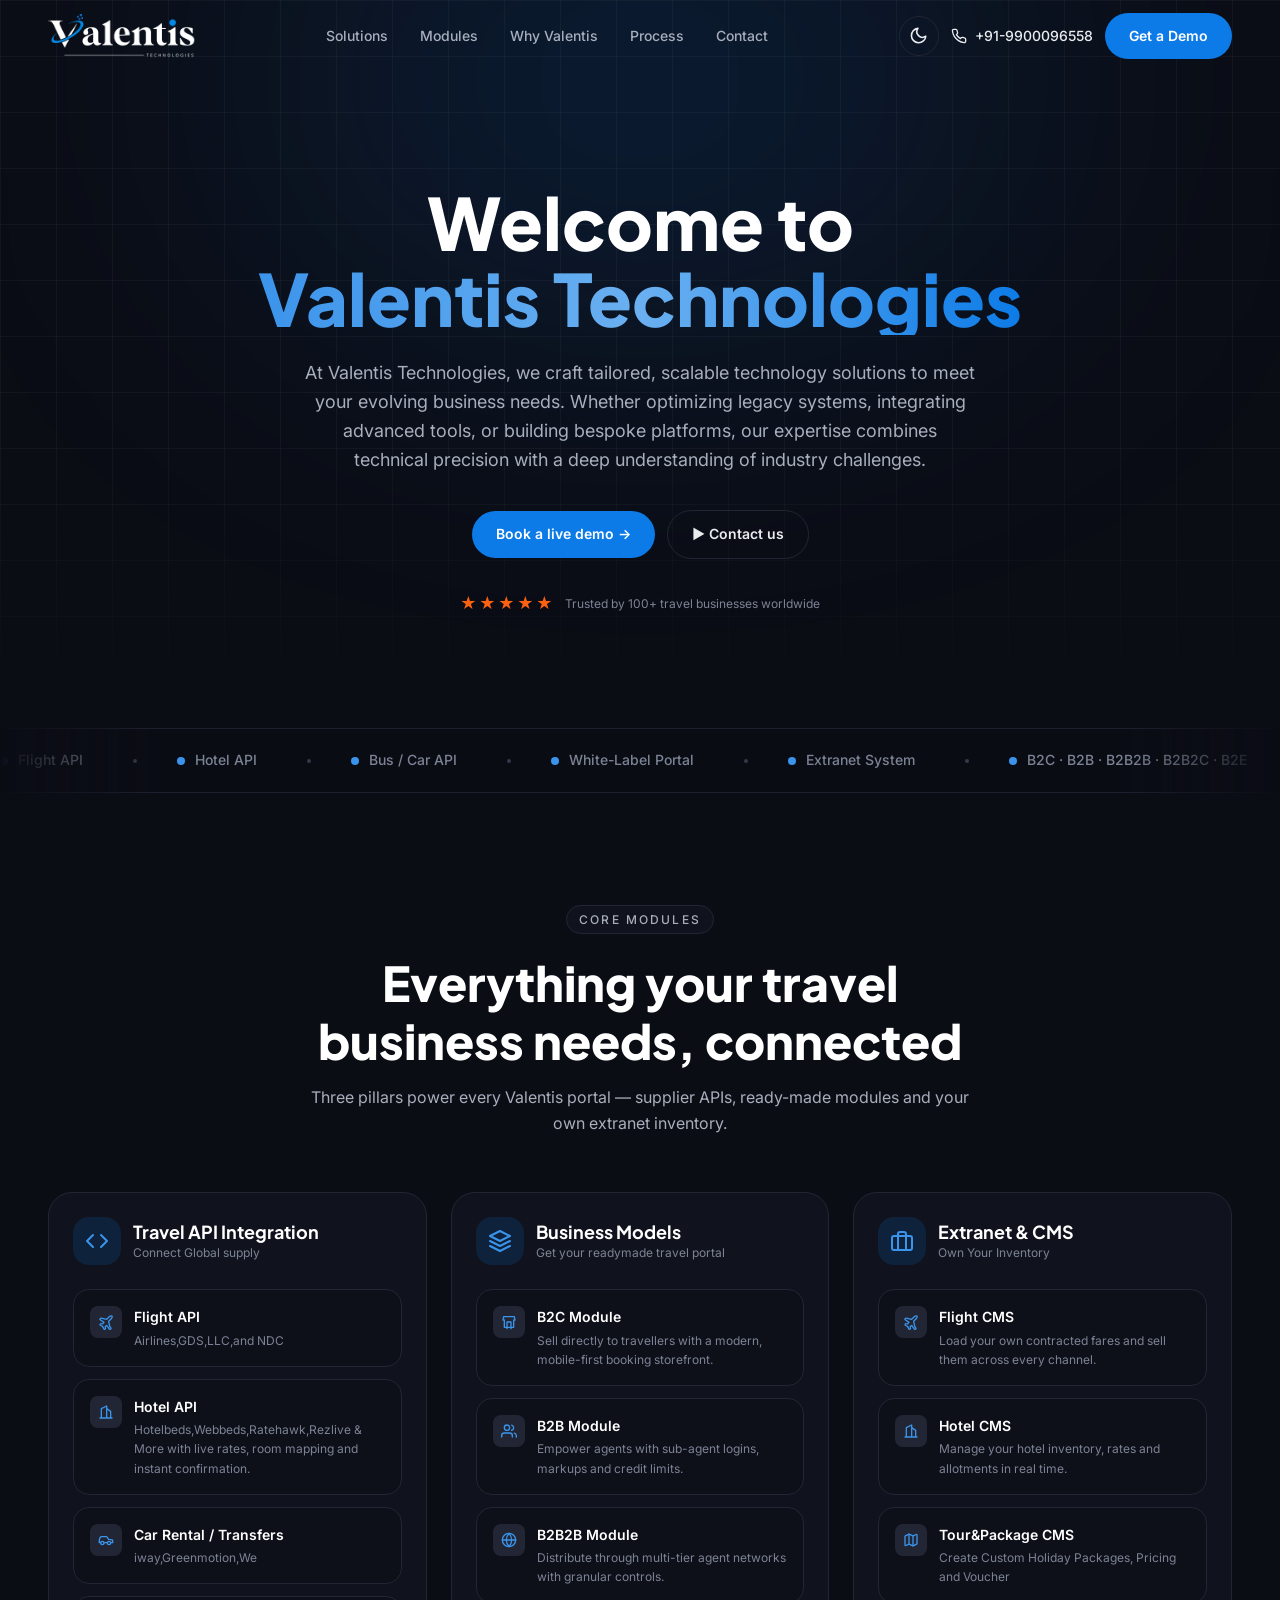
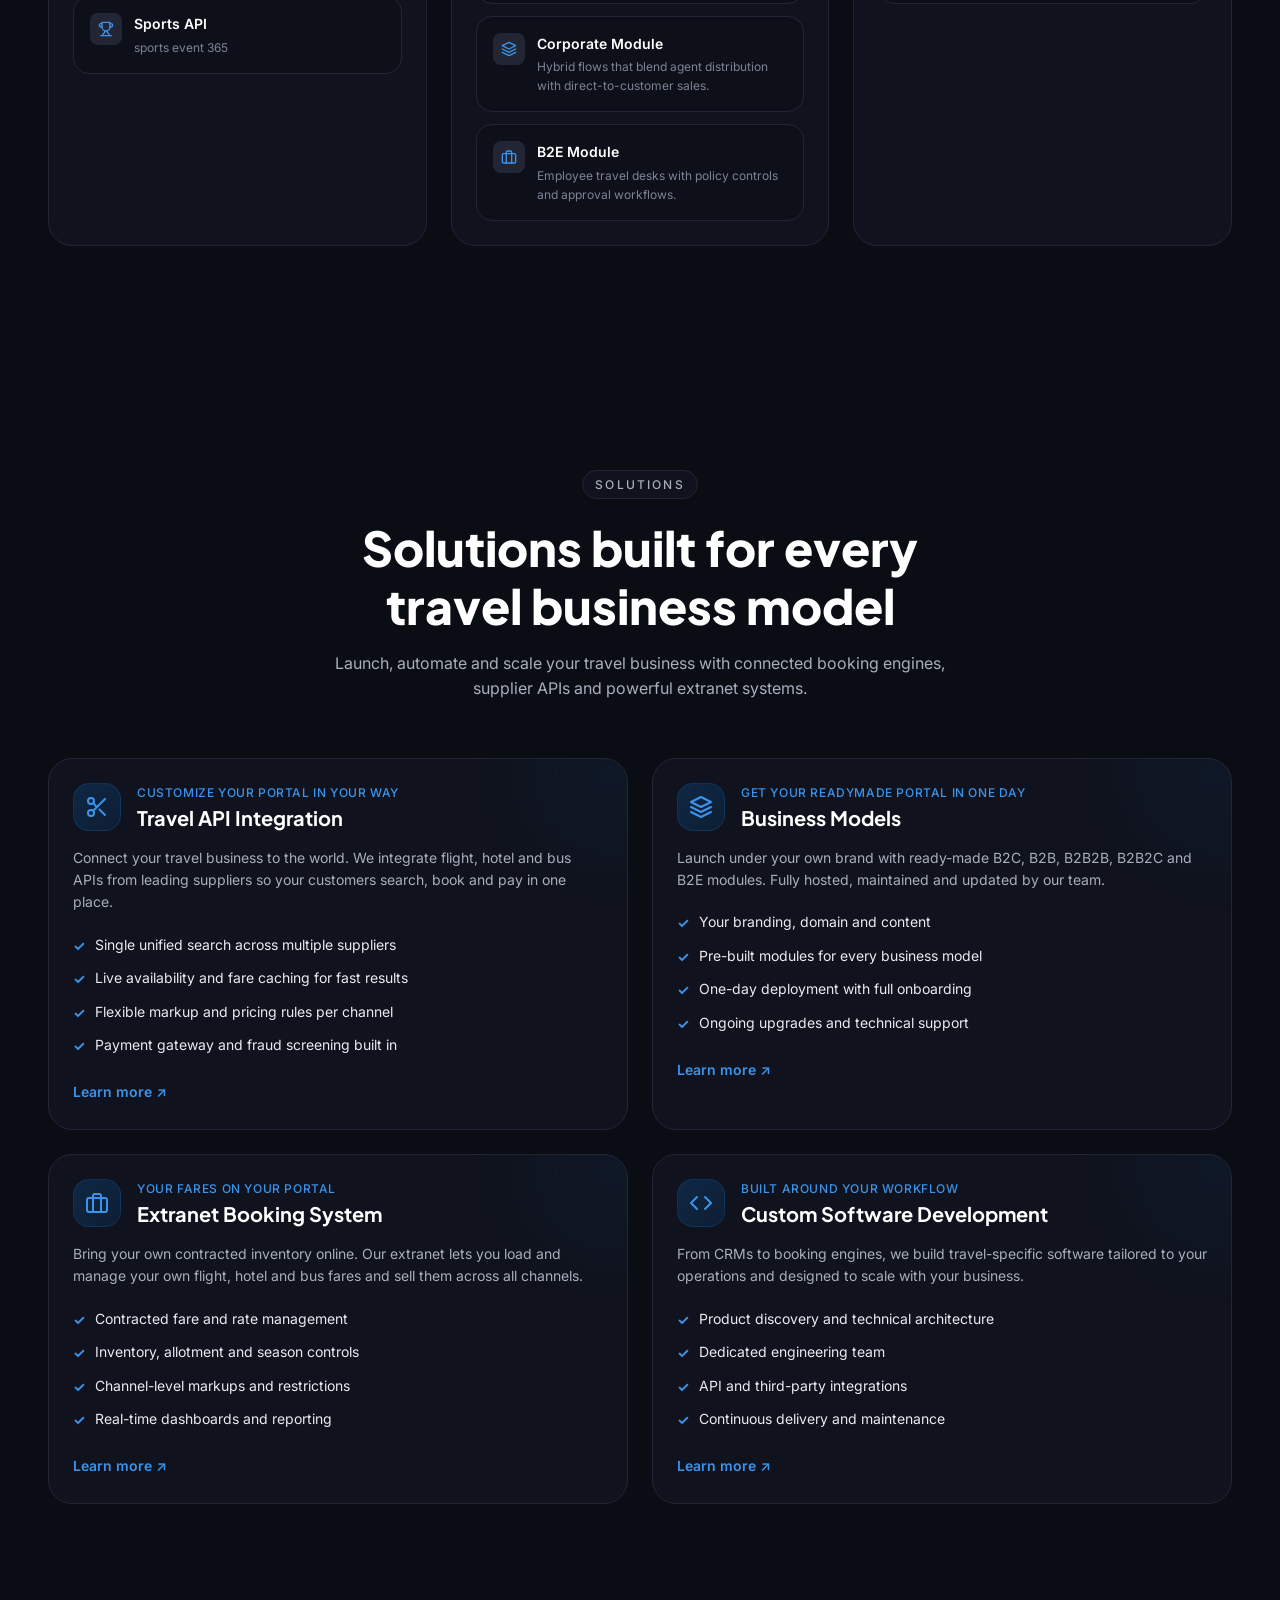
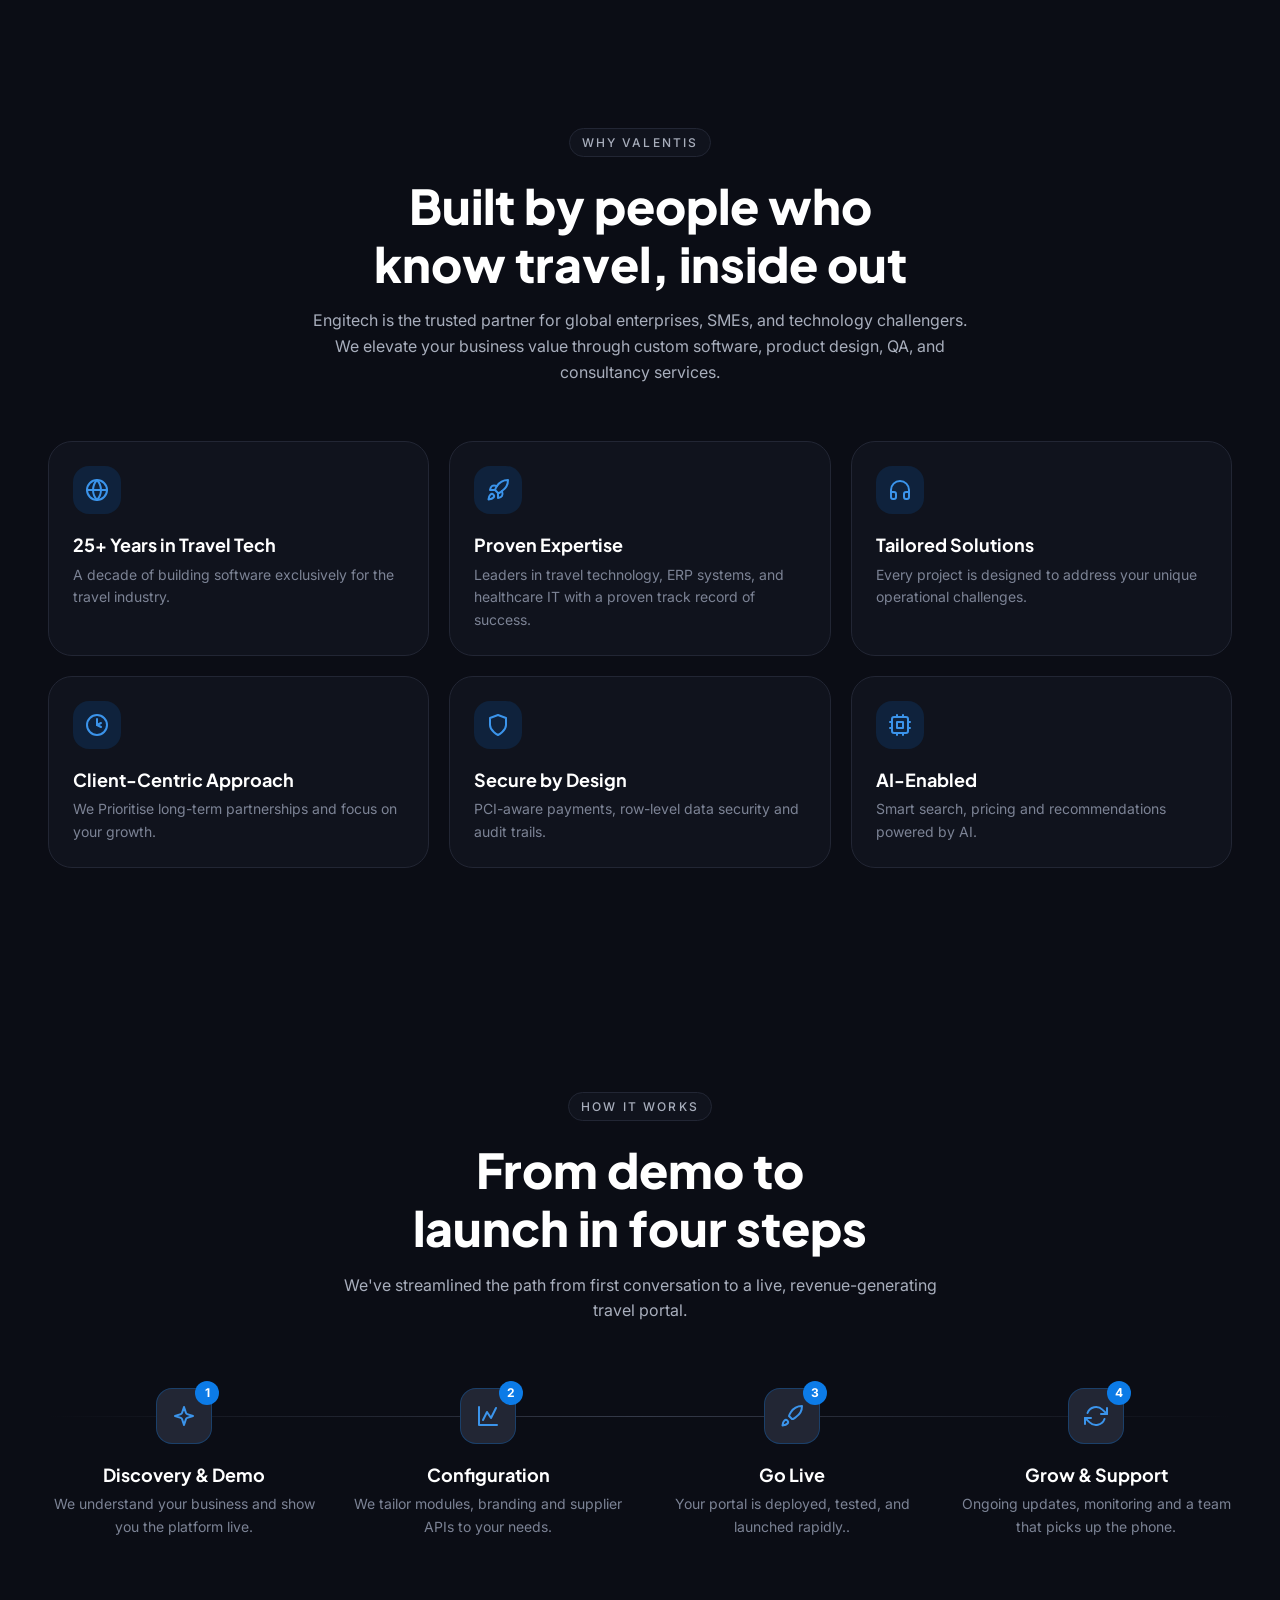
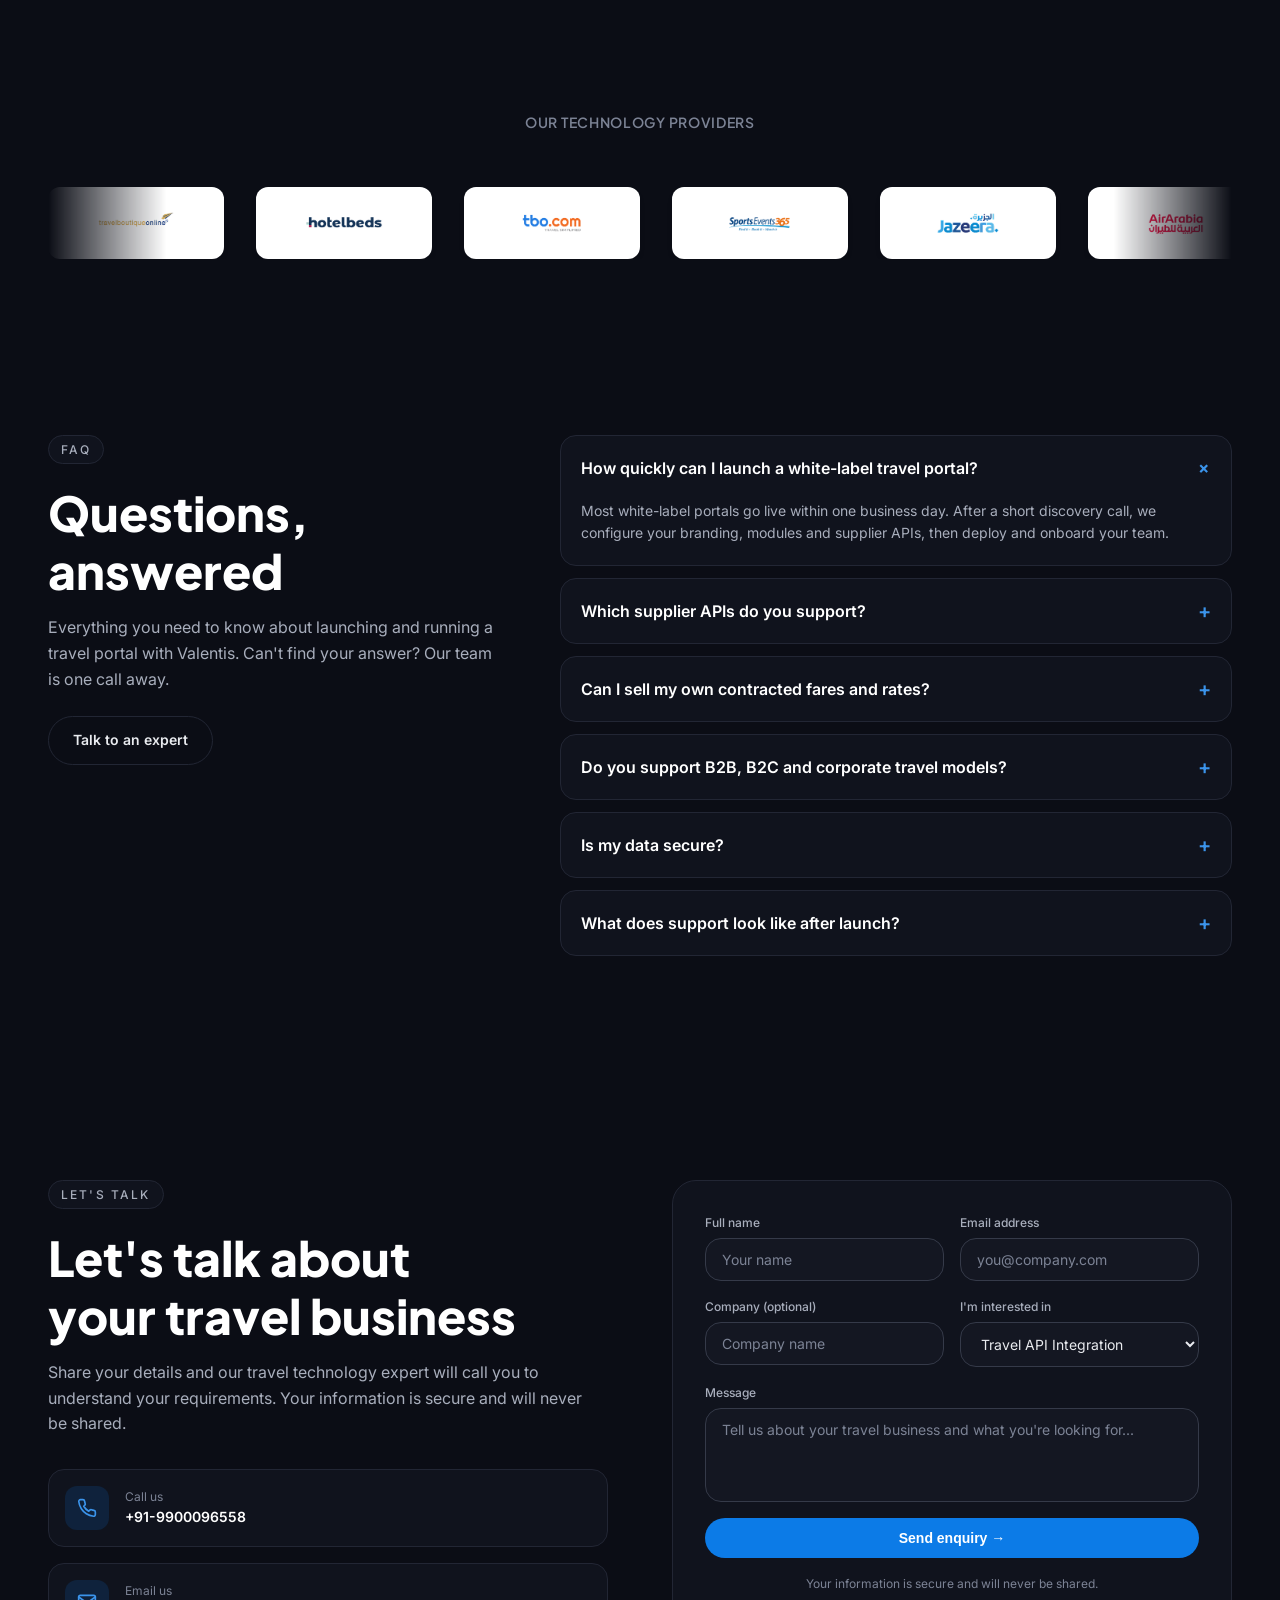
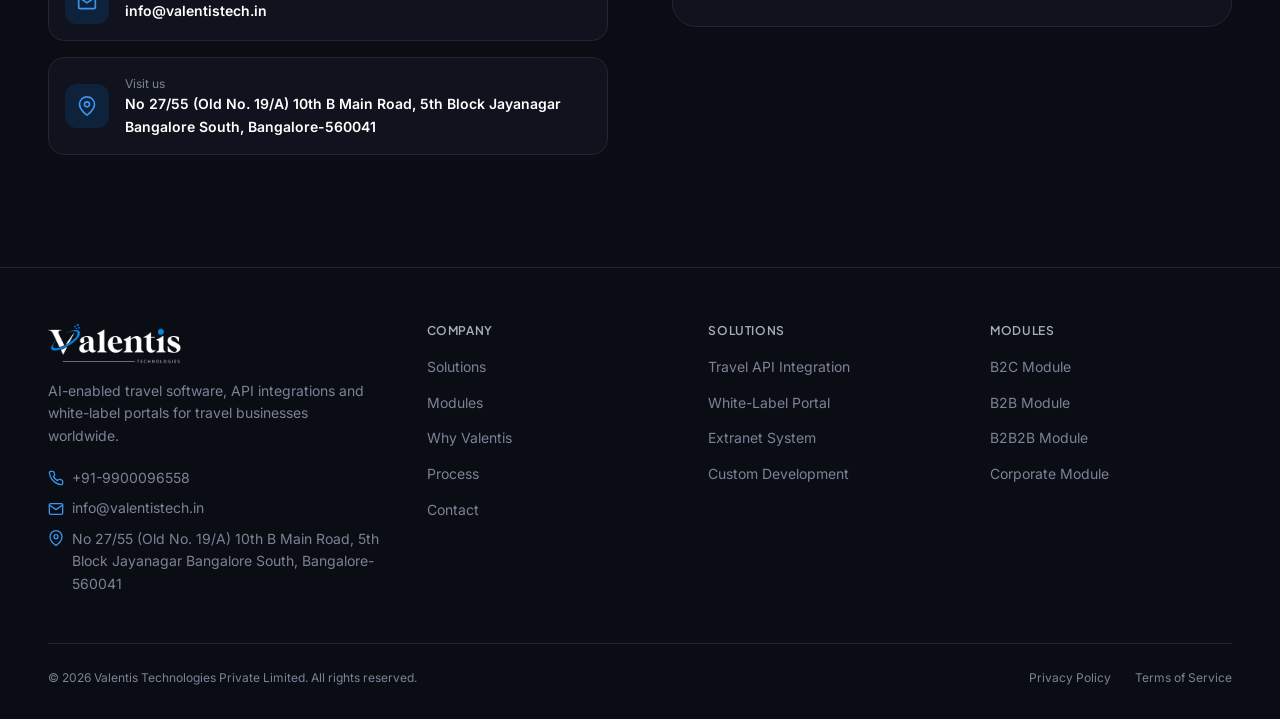
==== commit 92979d83: "Updated with logo and structure" ====
--- a/index.html
+++ b/index.html
@@ -22,9 +22,9 @@
       <div class="header-inner">
         <a href="#home" class="logo">
           <!-- Logo for dark mode -->
-          <img src="Group 329.png" alt="Valentis Technologies" class="logo-dark" style="height: 2.75rem; width: auto" />
+          <img src="assets/images/valentis-logo-white.png" alt="Valentis Technologies" class="logo-dark" style="height: 2.75rem; width: auto" />
           <!-- Logo for light mode -->
-          <img src="Group 316 2.png" alt="Valentis Technologies" class="logo-light" style="height: 2.75rem; width: auto" />
+          <img src="assets/images/valentis-logo-color.png" alt="Valentis Technologies" class="logo-light" style="height: 2.75rem; width: auto" />
         </a>
         <nav class="nav-links">
           <a href="#solutions">Solutions</a>
@@ -575,26 +575,26 @@
         <div class="logo-marquee">
           <div class="logo-marquee-track">
             <!-- First Set -->
-            <div class="logo-marquee-item"><img src="Group 232.png" alt="Travelboutiqueonline" /></div>
-            <div class="logo-marquee-item"><img src="Group 233.png" alt="Hotelbeds" /></div>
-            <div class="logo-marquee-item"><img src="Group 226.png" alt="TBO" /></div>
-            <div class="logo-marquee-item"><img src="Group 227 (1).png" alt="SportsEvents365" /></div>
-            <div class="logo-marquee-item"><img src="Group 227.png" alt="Jazeera" /></div>
-            <div class="logo-marquee-item"><img src="Group 228.png" alt="AirArabia" /></div>
-            <div class="logo-marquee-item"><img src="Group 229 (1).png" alt="Amadeus" /></div>
-            <div class="logo-marquee-item"><img src="Group 230 (1).png" alt="Travelport" /></div>
-            <div class="logo-marquee-item"><img src="Group 231.png" alt="Travelfusion" /></div>
+            <div class="logo-marquee-item"><img src="assets/images/travelboutiqueonline-logo.png" alt="Travelboutiqueonline" /></div>
+            <div class="logo-marquee-item"><img src="assets/images/hotelbeds-logo.png" alt="Hotelbeds" /></div>
+            <div class="logo-marquee-item"><img src="assets/images/tbo-logo.png" alt="TBO" /></div>
+            <div class="logo-marquee-item"><img src="assets/images/sportsevents365-logo.png" alt="SportsEvents365" /></div>
+            <div class="logo-marquee-item"><img src="assets/images/jazeera-logo.png" alt="Jazeera" /></div>
+            <div class="logo-marquee-item"><img src="assets/images/air-arabia-logo.png" alt="AirArabia" /></div>
+            <div class="logo-marquee-item"><img src="assets/images/amadeus-logo.png" alt="Amadeus" /></div>
+            <div class="logo-marquee-item"><img src="assets/images/travelport-logo.png" alt="Travelport" /></div>
+            <div class="logo-marquee-item"><img src="assets/images/travelfusion-logo.png" alt="Travelfusion" /></div>
 
             <!-- Second Set -->
-            <div class="logo-marquee-item"><img src="Group 232.png" alt="Travelboutiqueonline" /></div>
-            <div class="logo-marquee-item"><img src="Group 233.png" alt="Hotelbeds" /></div>
-            <div class="logo-marquee-item"><img src="Group 226.png" alt="TBO" /></div>
-            <div class="logo-marquee-item"><img src="Group 227 (1).png" alt="SportsEvents365" /></div>
-            <div class="logo-marquee-item"><img src="Group 227.png" alt="Jazeera" /></div>
-            <div class="logo-marquee-item"><img src="Group 228.png" alt="AirArabia" /></div>
-            <div class="logo-marquee-item"><img src="Group 229 (1).png" alt="Amadeus" /></div>
-            <div class="logo-marquee-item"><img src="Group 230 (1).png" alt="Travelport" /></div>
-            <div class="logo-marquee-item"><img src="Group 231.png" alt="Travelfusion" /></div>
+            <div class="logo-marquee-item"><img src="assets/images/travelboutiqueonline-logo.png" alt="Travelboutiqueonline" /></div>
+            <div class="logo-marquee-item"><img src="assets/images/hotelbeds-logo.png" alt="Hotelbeds" /></div>
+            <div class="logo-marquee-item"><img src="assets/images/tbo-logo.png" alt="TBO" /></div>
+            <div class="logo-marquee-item"><img src="assets/images/sportsevents365-logo.png" alt="SportsEvents365" /></div>
+            <div class="logo-marquee-item"><img src="assets/images/jazeera-logo.png" alt="Jazeera" /></div>
+            <div class="logo-marquee-item"><img src="assets/images/air-arabia-logo.png" alt="AirArabia" /></div>
+            <div class="logo-marquee-item"><img src="assets/images/amadeus-logo.png" alt="Amadeus" /></div>
+            <div class="logo-marquee-item"><img src="assets/images/travelport-logo.png" alt="Travelport" /></div>
+            <div class="logo-marquee-item"><img src="assets/images/travelfusion-logo.png" alt="Travelfusion" /></div>
           </div>
         </div>
       </div>
@@ -784,9 +784,9 @@
           <div>
             <a href="#home" class="logo">
               <!-- Logo for dark mode -->
-              <img src="Group 329.png" alt="Valentis Technologies" class="logo-dark" style="height: 2.5rem; width: auto" />
+              <img src="assets/images/valentis-logo-white.png" alt="Valentis Technologies" class="logo-dark" style="height: 2.5rem; width: auto" />
               <!-- Logo for light mode -->
-              <img src="Group 316 2.png" alt="Valentis Technologies" class="logo-light" style="height: 2.5rem; width: auto" />
+              <img src="assets/images/valentis-logo-color.png" alt="Valentis Technologies" class="logo-light" style="height: 2.5rem; width: auto" />
             </a>
             <p class="footer-desc">
               AI-enabled travel software, API integrations and white-label portals for travel businesses worldwide.
